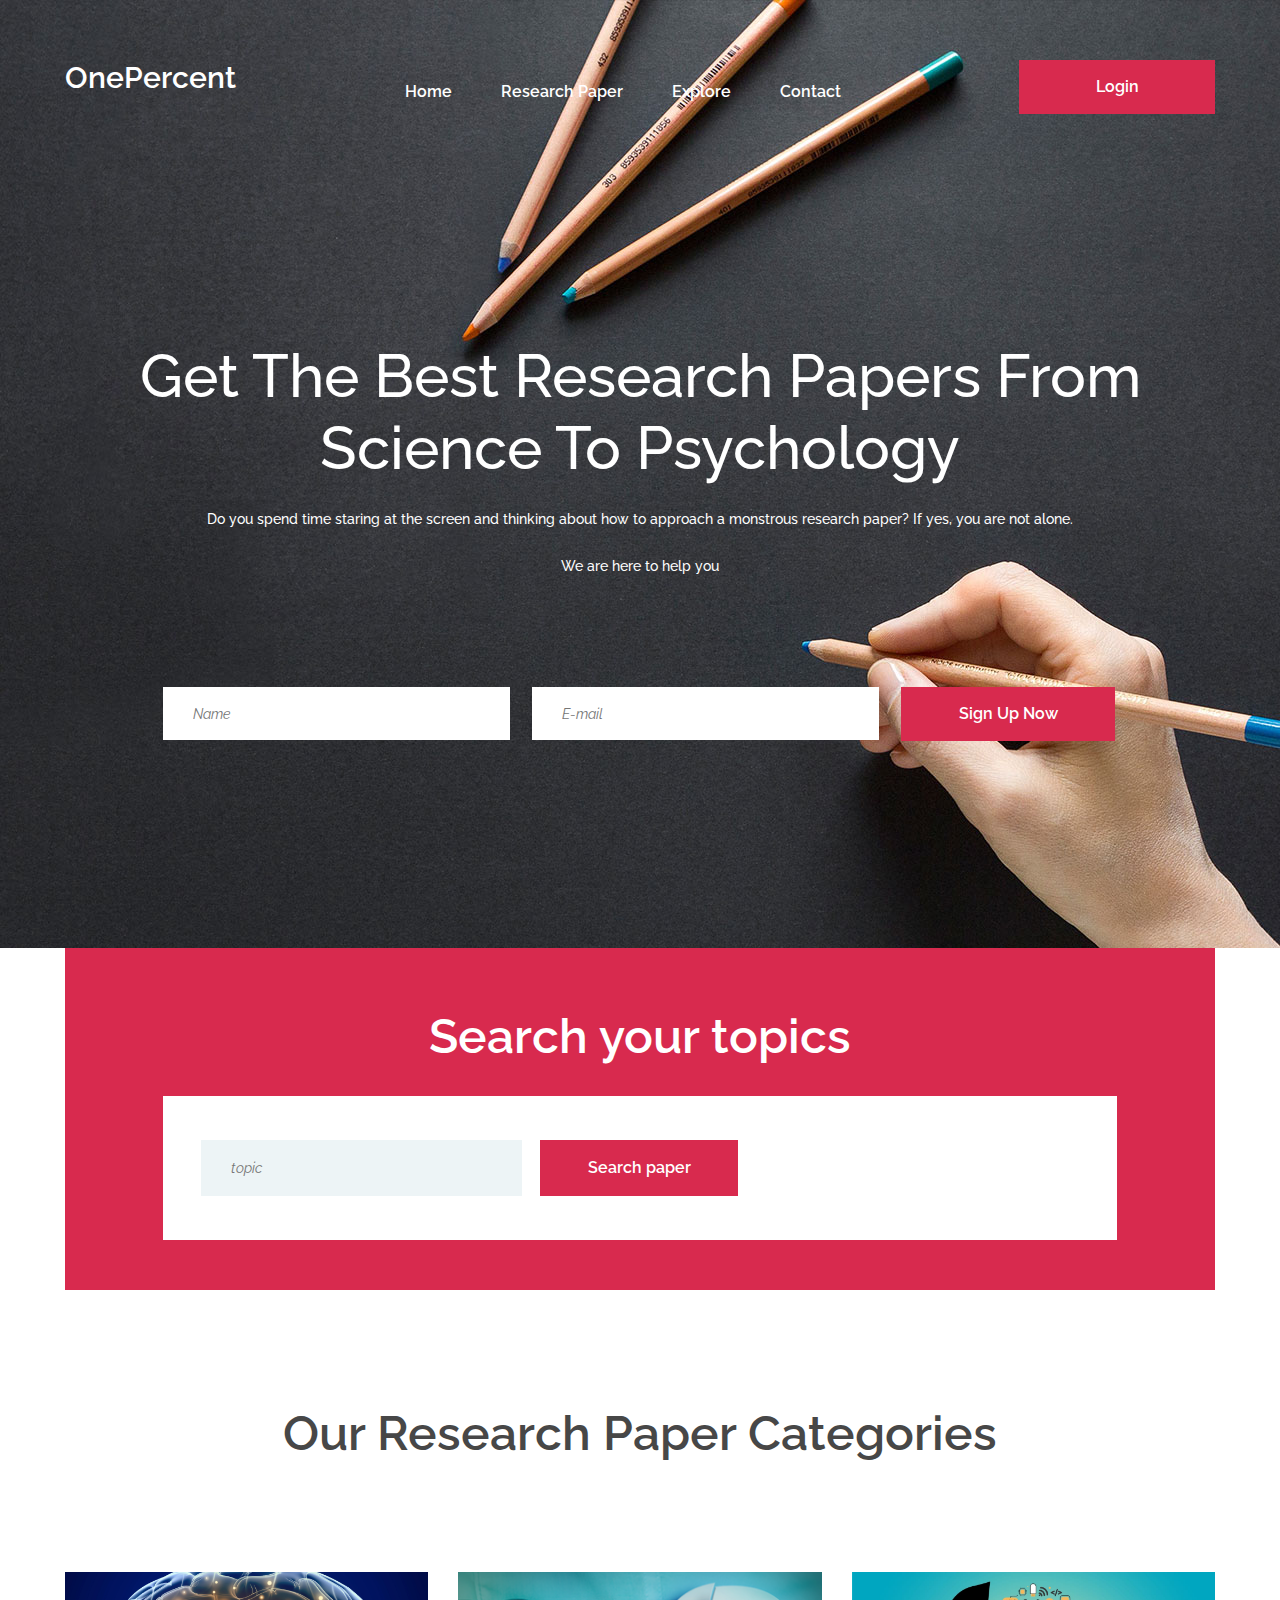
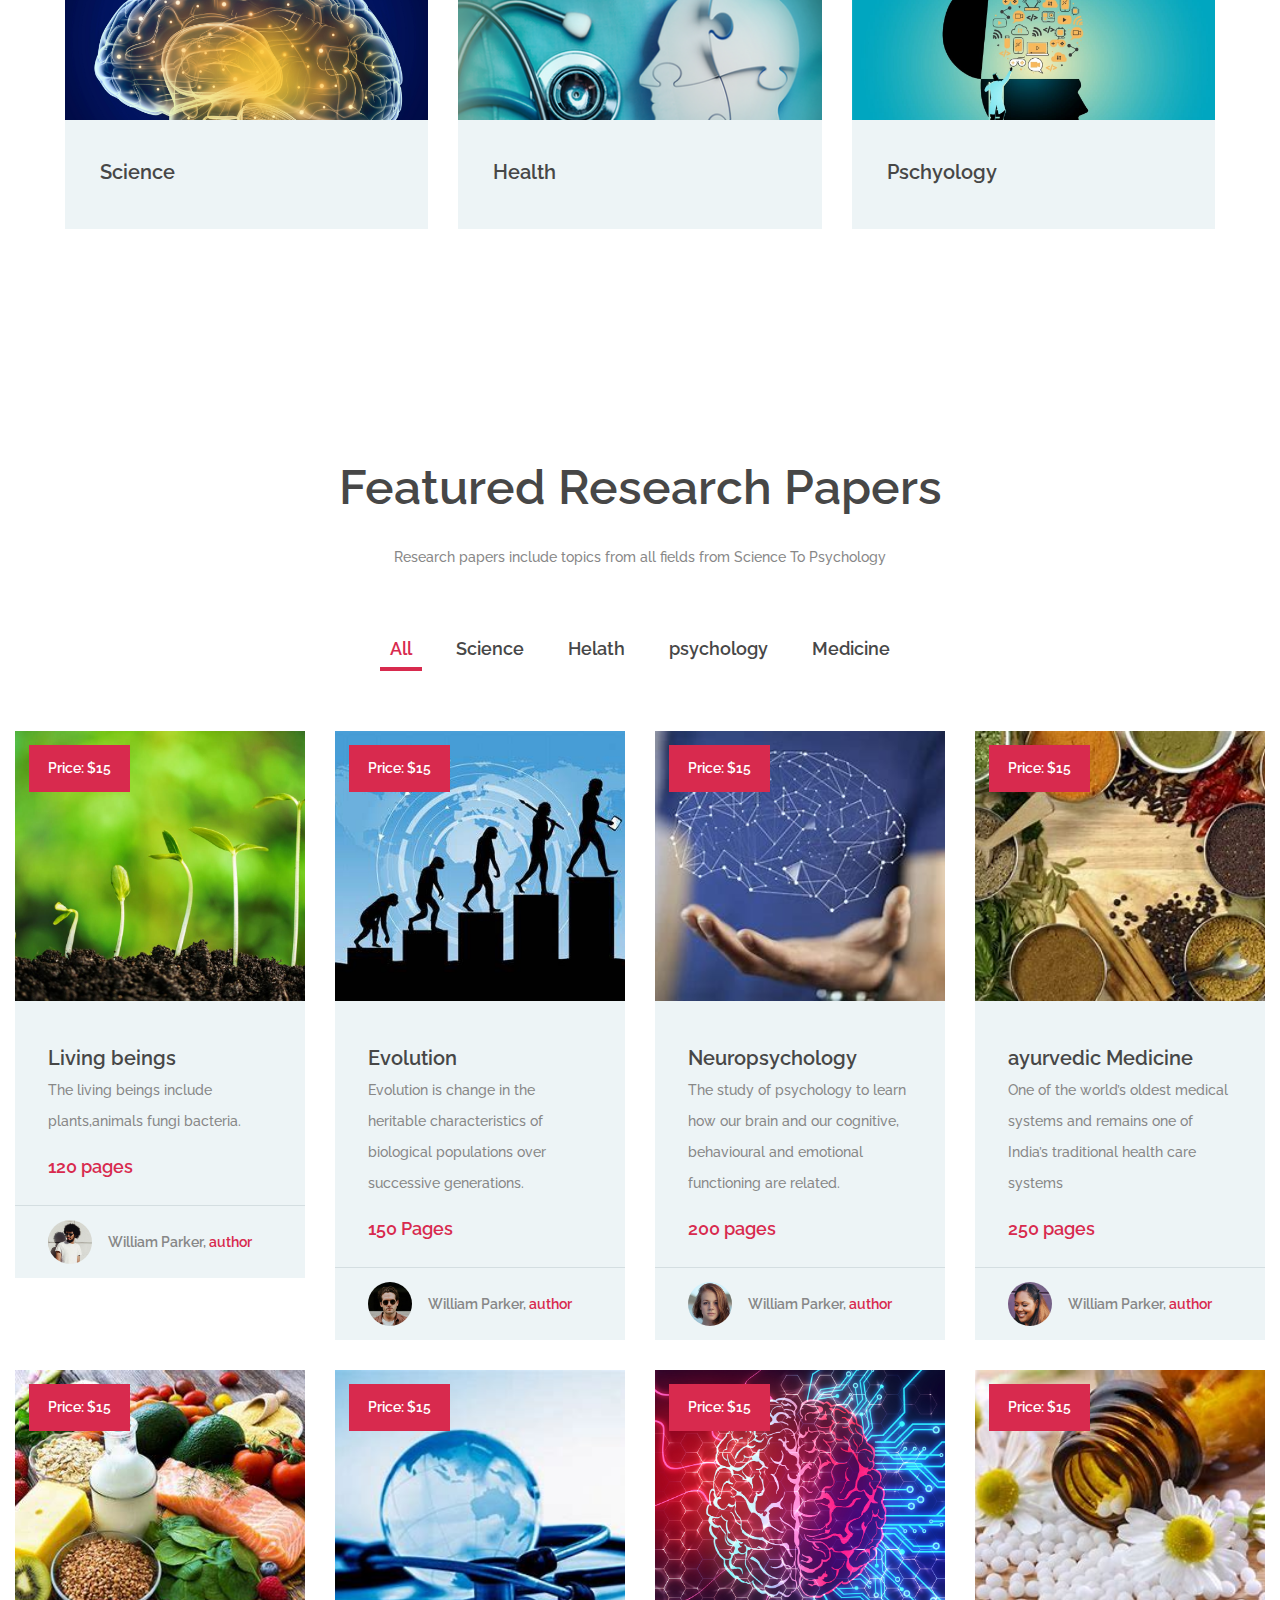
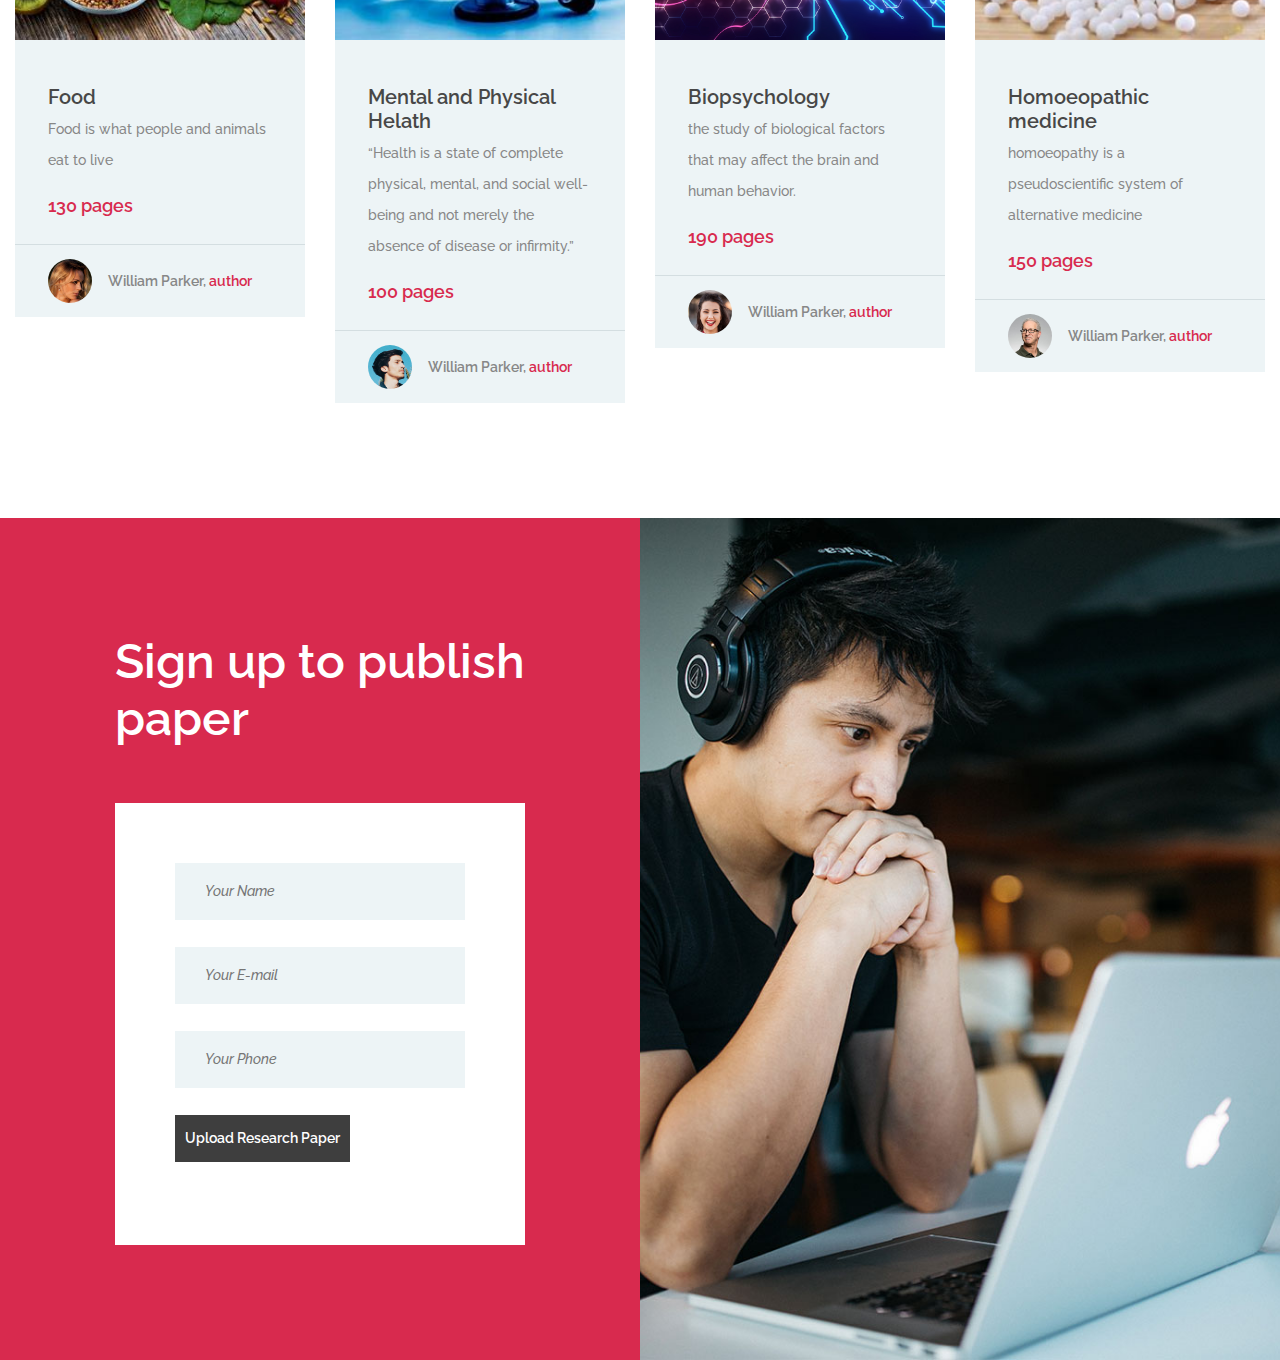
==== OnePercent/index.html @ 5ea0be4e "Add files via upload" ====
<!DOCTYPE html>
<html lang="en">
<head>
	<title>OnePercent</title>
	<meta charset="UTF-8">
	<meta name="description" content="WebUni Education Template">
	<meta name="keywords" content="webuni, education, creative, html">
	<meta name="viewport" content="width=device-width, initial-scale=1.0">
	<!-- Favicon -->   
	<link href="img/favicon.ico" rel="shortcut icon"/>

	<!-- Google Fonts -->
	<link href="https://fonts.googleapis.com/css?family=Raleway:400,400i,500,500i,600,600i,700,700i,800,800i" rel="stylesheet">

	<!-- Stylesheets -->
	<link rel="stylesheet" href="css/bootstrap.min.css"/>
	<link rel="stylesheet" href="css/font-awesome.min.css"/>
	<link rel="stylesheet" href="css/owl.carousel.css"/>
	<link rel="stylesheet" href="css/style.css"/>


	<!--[if lt IE 9]>
	  <script src="https://oss.maxcdn.com/html5shiv/3.7.2/html5shiv.min.js"></script>
	  <script src="https://oss.maxcdn.com/respond/1.4.2/respond.min.js"></script>
	<![endif]-->

</head>
<body>
	<!-- Page Preloder -->
	<div id="preloder">
		<div class="loader"></div>
		
	</div>

	<!-- Header section -->
	<header class="header-section">
		<div class="container">
			<div class="row">
				<div class="col-lg-3 col-md-3">
					<div class="site-logo">
						<h3 style="color:#fff;">OnePercent</h3>
						
					</div>
					<div class="nav-switch">
						<i class="fa fa-bars"></i>
					</div>
				</div>
				<div class="col-lg-9 col-md-9">
					<a href="" class="site-btn header-btn">Login</a>
					<nav class="main-menu">
						<ul>
							<li><a href="index.html">Home</a></li>
							
							<li><a href="courses.html">Research Paper</a></li>
							<li><a href="blog.html">Explore</a></li>
							<li><a href="contact.html">Contact</a></li>
						</ul>
					</nav>
				</div>
			</div>
		</div>
	</header>
	<!-- Header section end -->


	<!-- Hero section -->
	<section class="hero-section set-bg" data-setbg="img/bg.jpg">
		<div class="container">
			<div class="hero-text text-white">
				<h2>Get The Best Research Papers From Science To Psychology</h2>
				<p>Do you spend time staring at the screen and thinking about how to approach a monstrous research paper?

					If yes, you are not alone.</p>
					<p>We are here to help you</p>
			</div>
			<div class="row">
				<div class="col-lg-10 offset-lg-1">
					<form class="intro-newslatter">
						<input type="text" placeholder="Name">
						<input type="text" class="last-s" placeholder="E-mail">
						<button class="site-btn">Sign Up Now</button>
					</form>
				</div>
			</div>
		</div>
	</section>
	<!-- Hero section end -->


	


	<!-- search section -->
	<section class="search-section">
		<div class="container">
			<div class="search-warp">
				<div class="section-title text-white">
					<h2>Search your topics</h2>
				</div>
				<div class="row">
					<div class="col-md-10 offset-md-1">
						<!-- search form -->
						<form class="course-search-form">
							<input type="text" placeholder="topic">
							
							<button class="site-btn">Search paper</button>
						</form>
					</div>
				</div>
			</div>
		</div>
	</section>
	<!-- search section end -->
	<section class="categories-section spad">
		<div class="container">
			<div class="section-title">
				<h2>Our Research Paper Categories</h2>
				</div>
			<div class="row">
				<!-- categorie -->
				<div class="col-lg-4 col-md-6">
					<div class="categorie-item">
						<div class="ci-thumb set-bg" data-setbg="img/categories/111.png"></div>
						<div class="ci-text">
							<h5>Science</h5>
							
						</div>
					</div>
				</div>
				<!-- categorie -->
				<div class="col-lg-4 col-md-6">
					<div class="categorie-item">
						<div class="ci-thumb set-bg" data-setbg="img/categories/222.png"></div>
						<div class="ci-text">
							<h5>Health</h5>
						</div>
					</div>
				</div>
				<!-- categorie -->
				<div class="col-lg-4 col-md-6">
					<div class="categorie-item">
						<div class="ci-thumb set-bg" data-setbg="img/categories/333.jpg"></div>
						<div class="ci-text">
							<h5>Pschyology</h5>
						</div>
					</div>
				</div>
				</div>
		</div>
	</section>
	<!-- categories section end -->

	<!-- course section -->
	<section class="course-section spad">
		<div class="container">
			<div class="section-title mb-0">
				<h2>Featured Research Papers</h2>
				<p>Research papers include topics from all fields from Science To Psychology</p>
			</div>
		</div>
		<div class="course-warp">
			<ul class="course-filter controls">
				<li class="control active" data-filter="all">All</li>
				<li class="control" data-filter=".finance">Science</li>
				<li class="control" data-filter=".design">Helath</li>
				<li class="control" data-filter=".web">psychology</li>
				<li class="control" data-filter=".photo">Medicine</li>
			</ul>                                       
			<div class="row course-items-area">
				<!-- course -->
				<div class="mix col-lg-3 col-md-4 col-sm-6 finance">
					<div class="course-item">
						<div class="course-thumb set-bg" data-setbg="img/courses/11.jpg">
							<div class="price">Price: $15</div>
						</div>
						<div class="course-info">
							<div class="course-text">
								<h5>Living beings</h5>
								<p>The living beings include plants,animals fungi bacteria.</p>
								<a href="C:\Users\krishna\Desktop\MCA\2011-MCA.pdf"><div class="students">120 pages</div></a>
							</div>
							<div class="course-author">
								<div class="ca-pic set-bg" data-setbg="img/authors/1.jpg"></div>
								<p>William Parker, <span>author</span></p>
							</div>
						</div>
					</div>
				</div>
				<!-- course -->
				<div class="mix col-lg-3 col-md-4 col-sm-6 finance">
				
				<div class="course-item">
						<div class="course-thumb set-bg" data-setbg="img/courses/22.jpg">
							<div class="price">Price: $15</div>
						</div>
						<div class="course-info">
							<div class="course-text">
								<h5>Evolution</h5>
								<p>Evolution is change in the heritable characteristics of biological populations over successive generations.</p>
							<a href="C:\Users\krishna\Desktop\MCA\2010-MCA.pdf"><div class="students">150 Pages</div></a>
								
							</div>
							<div class="course-author">
								<div class="ca-pic set-bg" data-setbg="img/authors/2.jpg"></div>
								<p>William Parker, <span>author</span></p>
							</div>
						</div>
					</div>
				</div>
				<!-- course -->
				<div class="mix col-lg-3 col-md-4 col-sm-6 web">
					<div class="course-item">
						<div class="course-thumb set-bg" data-setbg="img/courses/33.jpg">
							<div class="price">Price: $15</div>
						</div>
						<div class="course-info">
							<div class="course-text">
								<h5>Neuropsychology</h5>
								<p>The study of psychology to learn how our brain and our cognitive, behavioural and emotional functioning are related. </p>
								<a href="C:\Users\krishna\Desktop\MCA\2018-MCA.pdf"><div class="students">200 pages</div></a>
							</div>
							<div class="course-author">
								<div class="ca-pic set-bg" data-setbg="img/authors/3.jpg"></div>
								<p>William Parker, <span>author</span></p>
							</div>
						</div>
					</div>
				</div>
				<!-- course -->
				<div class="mix col-lg-3 col-md-4 col-sm-6 photo">
					<div class="course-item">
						<div class="course-thumb set-bg" data-setbg="img/courses/44.jpg">
							<div class="price">Price: $15</div>
						</div>
						<div class="course-info">
							<div class="course-text">
								<h5>ayurvedic Medicine</h5>
								<p>One of the world’s oldest medical systems and remains one of India’s traditional health care systems</p>
								<a href="C:\Users\krishna\Desktop\MCA\2020-MCA.pdf"><div class="students">250 pages</div></a>
							</div>
							<div class="course-author">
								<div class="ca-pic set-bg" data-setbg="img/authors/4.jpg"></div>
								<p>William Parker, <span>author</span></p>
							</div>
						</div>
					</div>
				</div>
				<!-- course -->
				<div class="mix col-lg-3 col-md-4 col-sm-6 finance">
					<div class="course-item">
						<div class="course-thumb set-bg" data-setbg="img/courses/55.jpg">
							<div class="price">Price: $15</div>
						</div>
						<div class="course-info">
							<div class="course-text">
								<h5>Food</h5>
								<p>Food is what people and animals eat to live</p>
								<a href="C:\Users\krishna\Desktop\MCA\2017-MCA.pdf"><div class="students">130 pages</div></a>
							</div>
							<div class="course-author">
								<div class="ca-pic set-bg" data-setbg="img/authors/5.jpg"></div>
								<p>William Parker, <span>author</span></p>
							</div>
						</div>
					</div>
				</div>
				<!-- course -->
				<div class="mix col-lg-3 col-md-4 col-sm-6 design">
					<div class="course-item">
						<div class="course-thumb set-bg" data-setbg="img/courses/66.jpg">
							<div class="price">Price: $15</div>
						</div>
						<div class="course-info">
							<div class="course-text">
								<h5>Mental and Physical Helath</h5>
								<p>“Health is a state of complete physical, mental, and social well-being and not merely the absence of disease or infirmity.”</p>
								<a href="C:\Users\krishna\Desktop\MCA\2010-MCA.pdf"><div class="students">100 pages</div></a>
							</div>
							<div class="course-author">
								<div class="ca-pic set-bg" data-setbg="img/authors/6.jpg"></div>
								<p>William Parker, <span>author</span></p>
							</div>
						</div>
					</div>
				</div>
				<!-- course -->
				<div class="mix col-lg-3 col-md-4 col-sm-6 web">
					<div class="course-item">
						<div class="course-thumb set-bg" data-setbg="img/courses/77.jpg">
							<div class="price">Price: $15</div>
						</div>
						<div class="course-info">
							<div class="course-text">
								<h5>Biopsychology</h5>
								<p>the study of biological factors that may affect the brain and human behavior.</p>
								<a href="C:\Users\krishna\Desktop\MCA\2010-MCA.pdf"><div class="students">190 pages</div></a>
							</div>
							<div class="course-author">
								<div class="ca-pic set-bg" data-setbg="img/authors/7.jpg"></div>
								<p>William Parker, <span>author</span></p>
							</div>
						</div>
					</div>
				</div>
				<!-- course -->
				<div class="mix col-lg-3 col-md-4 col-sm-6 photo">
					<div class="course-item">
						<div class="course-thumb set-bg" data-setbg="img/courses/88.jpg">
							<div class="price">Price: $15</div>
						</div>
						<div class="course-info">
							<div class="course-text">
								<h5>Homoeopathic medicine</h5>
								<p> homoeopathy is a pseudoscientific system of alternative medicine</p>
								<a href="C:\Users\krishna\Desktop\MCA\2010-MCA.pdf"><div class="students">150 pages</div></a>
							</div>
							<div class="course-author">
								<div class="ca-pic set-bg" data-setbg="img/authors/8.jpg"></div>
								<p>William Parker, <span>author</span></p>
							</div>
						</div>
					</div>
				</div>
			</div>
		</div>
	</section>
	<!-- course section end -->


	<!-- signup section -->
	<section class="signup-section spad">
		<div class="signup-bg set-bg" data-setbg="img/signup-bg.jpg"></div>
		<div class="container-fluid">
			<div class="row">
				<div class="col-lg-6">
					<div class="signup-warp">
						<div class="section-title text-white text-left">
							<h2>Sign up to publish paper</h2>
							
						</div>
						<!-- signup form -->
						<form class="signup-form">
							<input type="text" placeholder="Your Name">
							<input type="text" placeholder="Your E-mail">
							<input type="text" placeholder="Your Phone">
							<label for="v-upload" class="file-up-btn">Upload Research Paper</label>
							<input type="file" id="v-upload">
							
						</form>
					</div>
				</div>
			</div>
		</div>
	</section>
	<!-- signup section end -->


	

	


	<!--====== Javascripts & Jquery ======-->
	<script src="js/jquery-3.2.1.min.js"></script>
	<script src="js/bootstrap.min.js"></script>
	<script src="js/mixitup.min.js"></script>
	<script src="js/circle-progress.min.js"></script>
	<script src="js/owl.carousel.min.js"></script>
	<script src="js/main.js"></script>
</html>
---- OnePercent/css/style.css ----
/* =================================
------------------------------------
  WebUni - Education Template
  Version: 1.0
 ------------------------------------ 
 ====================================*/

/*----------------------------------------*/
/* Template default CSS
/*----------------------------------------*/

html,
body {
	height: 100%;
	font-family: 'Raleway', sans-serif;
	-webkit-font-smoothing: antialiased;
	font-smoothing: antialiased;
}

h1,
h2,
h3,
h4,
h5,
h6 {
	margin: 0;
	font-weight: 600;
	color: #474747;
}

h1 {
	font-size: 70px;
}

h2 {
	font-size: 36px;
}

h3 {
	font-size: 30px;
}

h4 {
	font-size: 24px;
}

h5 {
	font-size: 20px;
}

h6 {
	font-size: 16px;
}

p {
	font-size: 14.1px;
	color: #878787;
	line-height: 2.2;
	font-weight: 500;
}

img {
	max-width: 100%;
}

input:focus,
select:focus,
button:focus,
textarea:focus {
	outline: none;
}

::-webkit-input-placeholder {
	font-style: italic;
}

::-ms-input-placeholder {
	font-style: italic;
}

:-ms-input-placeholder {
	font-style: italic;
}

::placeholder {
	font-style: italic;
}

a:hover {
	color: #d82a4e;
}

a:hover,
a:focus {
	text-decoration: none;
	outline: none;
}

ul,
ol {
	padding: 0;
	margin: 0;
}

/*---------------------
  Helper CSS
-----------------------*/

.section-title {
	text-align: center;
	padding: 0 110px;
	margin-bottom: 110px;
}

.section-title h2 {
	font-size: 48px;
	font-weight: 600;
	margin-bottom: 25px;
}

.section-title p {
	margin-bottom: 0;
	font-weight: 500;
}

.set-bg {
	background-repeat: no-repeat;
	background-size: cover;
	background-position: top center;
}

.spad {
	padding-top: 115px;
	padding-bottom: 115px;
}

.text-white h1,
.text-white h2,
.text-white h3,
.text-white h4,
.text-white h5,
.text-white h6,
.text-white p,
.text-white span,
.text-white li,
.text-white a {
	color: #fff;
}

.rating i {
	color: #fbb710;
}

.rating .is-fade {
	color: #e0e3e4;
}

/*---------------------
  Commom elements
-----------------------*/

/* buttons */

.site-btn {
	display: inline-block;
	min-width: 196px;
	text-align: center;
	border: none;
	padding: 15px 10px;
	font-weight: 600;
	font-size: 16px;
	position: relative;
	color: #fff;
	cursor: pointer;
	background: #d82a4e;
}

.site-btn:hover {
	color: #fff;
}

.site-btn.btn-dark {
	background: #000;
}

.site-btn.btn-fade {
	background: #e4edef;
	color: #1f1f1f;
}

/* Preloder */

#preloder {
	position: fixed;
	width: 100%;
	height: 100%;
	top: 0;
	left: 0;
	z-index: 999999;
	background: #fff;
}

.loader {
	width: 40px;
	height: 40px;
	position: absolute;
	top: 50%;
	left: 50%;
	margin-top: -13px;
	margin-left: -13px;
	border-radius: 60px;
	animation: loader 0.8s linear infinite;
	-webkit-animation: loader 0.8s linear infinite;
}

@keyframes loader {
	0% {
		-webkit-transform: rotate(0deg);
		transform: rotate(0deg);
		border: 4px solid #f44336;
		border-left-color: transparent;
	}
	50% {
		-webkit-transform: rotate(180deg);
		transform: rotate(180deg);
		border: 4px solid #673ab7;
		border-left-color: transparent;
	}
	100% {
		-webkit-transform: rotate(360deg);
		transform: rotate(360deg);
		border: 4px solid #f44336;
		border-left-color: transparent;
	}
}

@-webkit-keyframes loader {
	0% {
		-webkit-transform: rotate(0deg);
		border: 4px solid #f44336;
		border-left-color: transparent;
	}
	50% {
		-webkit-transform: rotate(180deg);
		border: 4px solid #673ab7;
		border-left-color: transparent;
	}
	100% {
		-webkit-transform: rotate(360deg);
		border: 4px solid #f44336;
		border-left-color: transparent;
	}
}

/*------------------
  Header section
---------------------*/

.header-section {
	position: absolute;
	width: 100%;
	top: 0;
	left: 0;
	padding-top: 60px;
}

.site-logo {
	display: inline-block;
}

.main-menu ul {
	list-style: none;
}

.main-menu ul li {
	display: inline;
}

.main-menu ul li a {
	display: inline-block;
	font-size: 16px;
	color: #fff;
	margin-left: 45px;
	font-weight: 600;
	padding: 20px 0 5px;
}

.main-menu ul li a:hover {
	color: #d82a4e;
}

.header-btn {
	float: right;
	margin-right: 0;
}

.nav-switch {
	display: none;
}

/*------------------
  Hero Section
---------------------*/

.hero-section {
	height: 948px;
}

.hero-text {
	text-align: center;
	padding-top: 340px;
	margin-bottom: 105px;
}

.hero-text h2 {
	font-size: 60px;
	font-weight: 500;
	margin-bottom: 20px;
}

.intro-newslatter input[type=text],
.intro-newslatter input[type=email] {
	height: 53px;
	width: 36.4%;
	padding: 0 30px;
	margin-right: 22px;
	float: left;
	border: none;
	font-size: 14px;
}

.intro-newslatter .site-btn {
	min-width: 214px;
}

/*------------------
  Categories section
---------------------*/

.categories-section .container {
	margin-bottom: -34px;
}

.categorie-item {
	margin-bottom: 34px;
	background: #edf4f6;
	-webkit-transition: all 0.4s;
	-o-transition: all 0.4s;
	transition: all 0.4s;
}

.categorie-item .ci-thumb {
	background-size: cover;
	height: 148px;
	-webkit-transition: all 0.2s;
	-o-transition: all 0.2s;
	transition: all 0.2s;
}

.categorie-item .ci-text {
	padding: 40px 35px;
}

.categorie-item .ci-text h5 {
	margin-bottom: 5px;
}

.categorie-item .ci-text span {
	font-size: 18px;
	font-weight: 600;
	color: #d82a4e;
}

.categorie-item:hover {
	background: #d82a4e;
}

.categorie-item:hover .ci-text h5,
.categorie-item:hover .ci-text p,
.categorie-item:hover .ci-text span {
	color: #fff;
}

/*------------------
  Search section
---------------------*/

.search-warp {
	background: #d82a4e;
	padding-top: 60px;
	padding-bottom: 50px;
}

.search-warp .section-title {
	margin-bottom: 30px;
}

.course-search-form {
	background: #fff;
	padding: 44px 38px;
}

.course-search-form input[type=text],
.course-search-form input[type=email] {
	height: 56px;
	width: 36.6%;
	padding: 0 30px;
	margin-right: 18px;
	float: left;
	border: none;
	font-size: 14px;
	background: #edf4f6;
}

.course-search-form input[type=text]:focus,
.course-search-form input[type=email]:focus {
	border-bottom: 2px solid #d82a4e;
}

.course-search-form .site-btn {
	min-width: 198px;
	padding: 16px 10px;
}

.search-section.ss-other-page {
	margin-top: -85px;
}

.search-section.ss-other-page .search-warp {
	position: relative;
	padding: 60px 0;
}

.search-section.ss-other-page .section-title {
	margin-bottom: 0;
}

.search-section.ss-other-page .section-title h2 {
	position: absolute;
	width: 100%;
	left: 0;
	bottom: 100%;
	font-size: 24px;
	margin-bottom: 0;
	text-align: center;
}

.search-section.ss-other-page .section-title h2 span {
	display: inline-block;
	background: #d82a4e;
	padding: 20px 60px 10px;
}

.search-section.ss-other-page .course-search-form {
	background-color: transparent;
	padding: 0;
}

.search-section.ss-other-page .course-search-form input[type=text]:focus,
.search-section.ss-other-page .course-search-form input[type=email]:focus {
	border-bottom: none;
}

/*------------------
  Course section
---------------------*/

.course-warp {
	max-width: 1559px;
	padding: 0 15px;
	margin: 0 auto -30px;
}

.course-item {
	margin-bottom: 30px;
}

.course-item .course-thumb {
	height: 270px;
}

.course-item .course-thumb .price {
	font-size: 14px;
	color: #fff;
	font-weight: 600;
	background: #d82a4e;
	display: inline-block;
	padding: 13px 19px;
	margin: 14px;
}

.course-item .course-info {
	background: #edf4f6;
}

.course-item .course-info .course-text {
	padding: 45px 33px 25px;
}

.course-item .course-info .course-text h5 {
	margin-bottom: 5px;
}

.course-item .course-info .course-text .students {
	font-size: 18px;
	font-weight: 600;
	color: #d82a4e;
}

.course-item .course-info .course-author {
	border-top: 1px solid #d4dee1;
	padding: 14px 33px;
	overflow: hidden;
}

.course-item .course-info .course-author .ca-pic {
	width: 44px;
	height: 44px;
	border-radius: 50%;
	float: left;
}

.course-item .course-info .course-author p {
	padding-left: 60px;
	margin-bottom: 0;
	padding-top: 7px;
	font-weight: 600;
}

.course-item .course-info .course-author p span {
	color: #d82a4e;
}

.course-item.featured-course {
	position: relative;
	margin-bottom: 97px;
}

.course-item.featured-course:last-child {
	margin-bottom: 30px;
}

.course-item.featured-course:nth-child(2n) .course-thumb {
	left: auto;
	right: 0;
}

.course-item.featured-course .course-thumb {
	position: absolute;
	width: 50%;
	height: 100%;
	left: 0;
	top: 0;
}

.course-item.featured-course .fet-note {
	display: inline-block;
	background: #d82a4e;
	color: #fff;
	font-size: 14px;
	font-weight: 500;
	padding: 4px 15px;
	margin-bottom: 20px;
}

.course-item.featured-course .course-info .course-text {
	padding: 70px 33px 25px;
}

.course-item.featured-course .course-info .course-text h5 {
	margin-bottom: 20px;
}

.course-item.featured-course .course-info .course-author {
	border-top: none;
	padding: 14px 33px 60px;
}

.course-filter {
	list-style: none;
	text-align: center;
	padding-top: 50px;
	margin-bottom: 60px;
}

.course-filter li {
	display: inline-block;
	font-size: 18px;
	font-weight: 600;
	color: #474747;
	padding: 12px 10px 5px;
	margin: 0 10px;
	border-bottom: 4px solid transparent;
	cursor: pointer;
	-webkit-transition: all 0.3s;
	-o-transition: all 0.3s;
	transition: all 0.3s;
}

.course-filter li.mixitup-control-active {
	color: #d82a4e;
	border-bottom: 4px solid #d82a4e;
}

/*------------------
  Signup section
---------------------*/

.signup-section {
	background: #d82a4e;
	position: relative;
}

.signup-section .section-title {
	padding: 0;
	margin-bottom: 55px;
}

.signup-section .signup-bg {
	position: absolute;
	width: 50%;
	height: 100%;
	right: 0;
	top: 0;
	z-index: 1;
}

.signup-warp {
	padding: 0 100px;
}

.signup-form,
.contact-form {
	background: #fff;
	padding: 60px;
}

.signup-form input[type=text],
.signup-form input[type=email],
.signup-form textarea,
.contact-form input[type=text],
.contact-form input[type=email],
.contact-form textarea {
	height: 57px;
	width: 100%;
	padding: 0 30px;
	margin-bottom: 27px;
	float: left;
	border: none;
	font-size: 14px;
	font-weight: 500;
	background: #edf4f6;
}

.signup-form input[type=text]:focus,
.signup-form input[type=email]:focus,
.signup-form textarea:focus,
.contact-form input[type=text]:focus,
.contact-form input[type=email]:focus,
.contact-form textarea:focus {
	border-bottom: 2px solid #d82a4e;
}

.signup-form input[type=file],
.contact-form input[type=file] {
	display: none;
}

.signup-form textarea,
.contact-form textarea {
	padding-top: 23px;
	padding-bottom: 15px;
	height: 225px;
}

.signup-form .file-up-btn,
.contact-form .file-up-btn {
	display: block;
	background: #3e3e3e;
	color: #fff;
	max-width: 175px;
	padding: 13px 5px;
	font-size: 14px;
	font-weight: 600;
	margin-bottom: 23px;
	clear: both;
	text-align: center;
	overflow: hidden;
}

.signup-form .site-btn,
.contact-form .site-btn {
	padding: 17px 10px;
}

.featured-courses {
	padding-top: 67px;
}

/*------------------
  Footer section
---------------------*/

.footer-section {
	border-top: 3px solid #d82a4e;
}

.footer-warp {
	max-width: 1559px;
	padding: 0 15px;
	margin: 0 auto;
}

.widget-item {
	width: 20%;
	padding: 0 15px;
}

.widget-item h4 {
	margin-bottom: 30px;
}

.widget-item ul {
	list-style: none;
	padding-top: 30px;
}

.widget-item ul li {
	margin-bottom: 10px;
	font-size: 14px;
	font-weight: 500;
	color: #878787;
}

.widget-item ul li:last-child {
	margin-bottom: 0;
}

.widget-item ul a {
	color: #878787;
}

.widget-item ul.contact-list li {
	margin-bottom: 27px;
	position: relative;
	padding-left: 10px;
}

.widget-item ul.contact-list li:last-child {
	margin-bottom: 0;
}

.widget-item ul.contact-list li:after {
	position: absolute;
	content: "";
	width: 8px;
	height: 8px;
	left: -5px;
	top: 6px;
	border-radius: 50%;
	background: #d82a4e;
}

.footer-newslatter {
	padding-right: 38px;
}

.footer-newslatter input[type=email] {
	height: 57px;
	width: 100%;
	padding: 0 30px;
	margin-bottom: 27px;
	float: left;
	border: none;
	font-size: 14px;
	background: #edf4f6;
}

.footer-newslatter .site-btn {
	min-width: 143px;
	margin-bottom: 20px;
}

.footer-newslatter p {
	margin-bottom: 0;
	font-weight: 500;
	font-style: italic;
}

.footer-bottom {
	overflow: hidden;
	background: #edf4f6;
	padding: 20px 0;
	margin-top: 50px;
}

.footer-menu {
	list-style: none;
	float: right;
}

.footer-menu li {
	display: inline;
}

.footer-menu li:last-child a {
	padding-right: 0;
	margin-right: 0;
}

.footer-menu li:last-child a:after {
	display: none;
}

.footer-menu li a {
	display: inline-block;
	font-size: 14px;
	font-weight: 600;
	color: #474747;
	padding-right: 10px;
	margin-right: 10px;
	position: relative;
}

.footer-menu li a:after {
	position: absolute;
	content: "|";
	right: 0;
	top: 0;
}

.copyright {
	padding-top: 3px;
	float: left;
	font-size: 14px;
	font-weight: 600;
	color: #474747;
}

/*------------------
    Other Pages
---------------------
=======================*/

.page-info-section {
	height: 443px;
}

.site-breadcrumb {
	padding-top: 215px;
}

.site-breadcrumb a,
.site-breadcrumb span {
	display: inline-block;
	margin-right: 10px;
	padding-right: 10px;
	font-weight: 600;
	font-size: 18px;
}

.site-breadcrumb a {
	color: #fff;
	position: relative;
}

.site-breadcrumb a:after {
	position: absolute;
	content: "/";
	right: -6px;
	top: 0;
	color: #fff;
}

.site-breadcrumb span {
	color: #d82a4e;
}

/*------------------
  Single course
---------------------*/

.course-meta-area {
	background: #edf4f6;
	padding: 35px 0;
}

.course-meta-area .course-note {
	display: inline-block;
	background: #d82a4e;
	color: #fff;
	font-size: 14px;
	font-weight: 500;
	padding: 4px 15px;
	margin-bottom: 20px;
}

.course-metas {
	padding-top: 50px;
	margin-bottom: 45px;
	display: table;
}

.course-meta {
	display: table-cell;
	height: 100%;
	border-right: 2px solid #c5ced0;
	padding: 5px 50px;
}

.course-meta:nth-child(1) {
	padding-left: 0;
}

.course-meta:nth-child(4) {
	padding-right: 0;
	border-right: none;
}

.course-meta p {
	margin-bottom: 0;
}

.course-meta .course-author .ca-pic {
	width: 44px;
	height: 44px;
	border-radius: 50%;
	float: left;
}

.course-meta .course-author h6 {
	padding-left: 60px;
}

.course-meta .course-author p {
	padding-left: 60px;
	margin-bottom: 0;
	padding-top: 4px;
	font-weight: 600;
}

.course-meta .course-author p span {
	color: #d82a4e;
}

.course-meta .cm-info h6 {
	margin-bottom: 3px;
}

.course-meta .cm-info p {
	font-weight: 600;
}

.course-meta .rating {
	padding-left: 15px;
	font-size: 12px;
}

.course-meta-area .site-btn {
	min-width: auto;
	font-size: 14px;
}

.course-meta-area .price-btn {
	padding: 20px 30px;
	background: #474747;
	margin-right: 10px;
}

.course-meta-area .buy-btn {
	padding: 20px 40px;
}

.course-preview {
	padding-top: 37px;
	margin-bottom: 55px;
}

.course-list .cl-item {
	margin-bottom: 55px;
}

.course-list .cl-item h4 {
	margin-bottom: 46px;
}

.course-list .cl-item p {
	margin-bottom: 0;
}

.realated-courses {
	background: #edf4f6;
}

.realated-courses .rc-title {
	font-size: 34px;
	margin-bottom: 85px;
}

.realated-courses .course-item .course-info {
	background: #fff;
}

.realated-courses .owl-next {
	position: absolute;
	right: -80px;
	top: 50%;
	margin-top: -27px;
	width: 54px;
	height: 54px;
	border-radius: 50%;
	text-align: center;
	color: #fff;
	font-size: 22px;
	padding-top: 10px;
	background: #d82a4e;
}

/*------------------
  Blog Page
---------------------*/

.blog-page {
	border-bottom: 2px solid #c5ced0;
}

.blog-post {
	margin-bottom: 70px;
}

.blog-post h3 {
	padding-top: 58px;
	margin-bottom: 15px;
}

.blog-post p {
	font-weight: 500;
	font-size: 14px;
	margin-bottom: 25px;
}

.blog-post .blog-metas {
	margin-bottom: 15px;
}

.blog-post .blog-metas .blog-meta {
	display: inline-block;
	padding: 9px 15px;
	position: relative;
	margin-bottom: 5px;
}

.blog-post .blog-metas .blog-meta:last-child:after {
	display: none;
}

.blog-post .blog-metas .blog-meta:after {
	position: absolute;
	content: "";
	width: 2px;
	height: 30px;
	right: 0;
	top: calc(50% - 15px);
	background: #c5ced0;
}

.blog-post .blog-metas .blog-meta.author {
	position: relative;
	padding-left: 50px;
}

.blog-post .blog-metas .blog-meta.author .post-author {
	position: absolute;
	width: 34px;
	height: 34px;
	left: 0;
	top: calc(50% - 17px);
	border-radius: 50%;
	float: left;
	margin-right: 5px;
}

.blog-post .blog-metas .blog-meta a {
	font-size: 14px;
	font-weight: 600;
	color: #878787;
}

.blog-post .site-btn.readmore {
	min-width: 172px;
}

.sb-widget-item {
	margin-bottom: 75px;
}

.sb-widget-item .sb-w-title {
	margin-bottom: 50px;
}

.sb-widget-item .search-widget {
	position: relative;
}

.sb-widget-item .search-widget input {
	width: 100%;
	height: 57px;
	background: #edf4f6;
	font-size: 12px;
	padding: 5px 24px;
	padding-right: 55px;
	border: none;
}

.sb-widget-item .search-widget button {
	position: absolute;
	right: 0;
	top: 0;
	background-color: transparent;
	border: none;
	color: #c5ced0;
	height: 100%;
	width: 50px;
	cursor: pointer;
}

.sb-widget-item ul {
	list-style: none;
	padding-left: 33px;
}

.sb-widget-item ul li {
	display: block;
	margin-bottom: 12px;
}

.sb-widget-item ul li:last-child {
	margin-bottom: 0;
}

.sb-widget-item ul li a {
	color: #9e9e9e;
	display: inline-block;
	font-size: 16px;
	font-weight: 500;
}

.sb-widget-item ul li a:hover {
	color: #d82a4e;
}

.sb-widget-item .tags a {
	font-size: 16px;
	display: inline-block;
	padding: 9px 24px;
	color: #fff;
	background: #d82a4e;
	margin-bottom: 10px;
	margin-right: 6px;
	font-weight: 500;
}

.site-pagination {
	padding-top: 30px;
	padding-bottom: 30px;
}

.site-pagination a,
.site-pagination span {
	font-size: 16px;
	color: #474747;
	font-weight: 600;
}

.site-pagination span.active {
	color: #d82a4e;
}

/*------------------
  Contact Page
---------------------*/

.contact-form-warp {
	background: #d82a4e;
	padding: 45px 47px;
}

.contact-form-warp .section-title {
	padding: 0 15px;
	margin-bottom: 50px;
}

.contact-form-warp .contact-form {
	padding: 69px 40px 47px;
}

.contact-info-area {
	padding-top: 60px;
}

.contact-info-area .section-title {
	margin-bottom: 80px;
}

.contact-info-area .phone-number {
	margin-bottom: 100px;
}

.contact-info-area .phone-number span {
	font-size: 18px;
	font-weight: 700;
	color: #d82a4e;
	display: block;
	margin-bottom: 5px;
}

.contact-info-area .phone-number h2 {
	color: #646464;
	display: inline-block;
	position: relative;
	padding: 0 0 10px;
	padding-right: 12px;
}

.contact-info-area .phone-number h2:after {
	position: absolute;
	content: "";
	width: 100%;
	height: 3px;
	left: 0;
	bottom: 0;
	background: #d82a4e;
}

.contact-info-area .contact-list {
	list-style: none;
	padding-left: 50px;
}

.contact-info-area .contact-list li {
	margin-bottom: 27px;
	position: relative;
	padding-left: 10px;
	font-size: 14px;
	font-weight: 500;
	color: #878787;
}

.contact-info-area .contact-list li:last-child {
	margin-bottom: 0;
}

.contact-info-area .contact-list li:after {
	position: absolute;
	content: "";
	width: 8px;
	height: 8px;
	left: -5px;
	top: 6px;
	border-radius: 50%;
	background: #d82a4e;
}

.contact-info-area .social-links {
	padding-top: 60px;
	padding-left: 50px;
}

.contact-info-area .social-links a {
	font-size: 14px;
	color: #707070;
	margin-right: 30px;
}

.contact-info-area .social-links a:last-child {
	margin-right: 0;
}

#map-canvas {
	height: 484px;
	margin-top: 58px;
	background: #ddd;
}

/*------------------
  Elements Page
---------------------*/

.element {
	margin-bottom: 110px;
}

.element .e-title {
	font-size: 48px;
	color: #474747;
	margin-bottom: 110px;
}

/* Accordion */

.accordion-area .panel {
	margin-bottom: 18px;
}

.accordion-area .panel-link:after {
	content: "+";
	position: absolute;
	font-size: 18px;
	font-weight: 700;
	right: 25px;
	top: 50%;
	color: #000;
	line-height: 16px;
	margin-top: -8px;
	margin-left: -4px;
}

.accordion-area .panel-header .panel-link.active {
	background: #d82a4e;
	color: #fff;
}

.accordion-area .panel-header .panel-link.collapsed {
	background: #f8fafc;
	color: #1d1d1d;
}

.accordion-area .panel-header .panel-link.collapsed:after {
	content: "+";
	color: #1d1d1d;
}

.accordion-area .panel-link.active:after {
	content: "-";
	margin-top: -10px;
	color: #fff;
}

.accordion-area .panel-link {
	text-align: left;
	background-color: transparent;
	border: none;
	position: relative;
	width: 100%;
	padding: 15px 40px;
	padding-left: 30px;
	font-size: 16px;
	font-weight: 600;
	background: #e4edef;
	color: #1f1f1f;
}

.accordion-area .panel-body p {
	margin-bottom: 0;
	padding-top: 35px;
}

.accordion-area .panel-body {
	padding: 0 5px;
}

/* tab */

.tab-element .nav-tabs {
	border-bottom: none;
}

.tab-element .nav-tabs .nav-link {
	border-radius: 0;
	font-size: 16px;
	font-weight: 600;
	color: #1f1f1f;
	border: none;
	padding: 17px 23px;
	margin-right: 8px;
	background: #e4edef;
	margin-bottom: 10px;
}

.tab-element .nav-tabs .nav-item:last-child .nav-link {
	margin-right: 0;
}

.tab-element .nav-tabs .nav-link.active {
	background: #d82a4e;
	color: #fff;
}

.tab-element .nav-tabs .nav-link:focus,
.tab-element .nav-tabs .nav-link:hover {
	border: none;
}

.tab-element .tab-pane p {
	padding-top: 35px;
}

/* Circle progress */

.circle-progress {
	text-align: center;
	display: block;
	position: relative;
	margin-bottom: 30px;
}

.circle-progress canvas {
	-webkit-transform: rotate(90deg);
	-ms-transform: rotate(90deg);
	transform: rotate(90deg);
}

.circle-progress .progress-info {
	position: absolute;
	width: 100%;
	top: 50%;
	margin-top: -45px;
}

.circle-progress .progress-info h2 {
	font-weight: 700;
	margin-bottom: 5px;
}

.circle-progress .progress-info p {
	font-size: 14px;
	margin-bottom: 0;
}

.fact-item h2 {
	font-size: 60px;
	color: #d82a4e;
}

.icon-box h5 {
	margin-bottom: 20px;
}

.icon-box h5 span {
	font-size: 60px;
	color: #d82a4e;
	margin-right: 15px;
}

/*------------------
  Responsive
---------------------*/

@media (min-width: 1200px) {
	.container {
		max-width: 1180px;
	}
}

@media (max-width: 1705px) {
	.realated-courses .owl-next {
		position: relative;
		margin: 0 auto;
		left: 0;
	}
}

/* Medium screen : 992px. */

@media only screen and (min-width: 992px) and (max-width: 1199px) {
	.main-menu ul li a {
		margin-left: 38px;
	}
	.header-btn {
		min-width: 160px;
	}
	.hero-text h2 {
		font-size: 55px;
	}
	.intro-newslatter .site-btn {
		min-width: 160px;
	}
	.course-search-form input[type=text],
	.course-search-form input[type=email] {
		width: 34.6%;
	}
	.course-search-form .site-btn {
		min-width: 173px;
	}
	.course-item .course-thumb {
		height: 220px;
	}
	.course-item .course-info .course-text {
		padding: 45px 15px 25px;
	}
	.course-item .course-info .course-author {
		padding: 14px 15px;
	}
	.signup-warp {
		padding: 0 35px;
	}
	.course-meta {
		padding: 5px 20px;
	}
}

/* Tablet :768px. */

@media only screen and (min-width: 768px) and (max-width: 991px) {
	.section-title {
		padding: 0;
	}
	.main-menu ul li a {
		margin-left: 20px;
	}
	.header-btn {
		min-width: 90px;
	}
	.hero-text h2 {
		font-size: 43px;
	}
	.intro-newslatter input[type=text],
	.intro-newslatter input[type=email] {
		width: 33%;
	}
	.intro-newslatter .site-btn {
		min-width: 190px;
	}
	.signup-section .signup-bg {
		display: none;
	}
	.course-search-form {
		text-align: center;
	}
	.course-search-form input[type=text],
	.course-search-form input[type=email] {
		width: 48.1%;
		margin-bottom: 20px;
	}
	.course-search-form input[type=text].last-m,
	.course-search-form input[type=email].last-m {
		margin-right: 0;
	}
	.search-section.ss-other-page .search-warp {
		padding: 60px 30px 30px;
	}
	.search-section.ss-other-page .course-search-form input[type=text],
	.search-section.ss-other-page .course-search-form input[type=email] {
		width: 48.5%;
	}
	.course-item .course-thumb {
		height: 215px;
	}
	.widget-item {
		width: 33.3333%;
		margin-bottom: 50px;
	}
	.course-item.featured-course .course-thumb {
		position: relative;
		width: 100%;
		height: 350px;
	}
	.course-meta-area {
		padding: 35px 20px;
	}
	.course-meta {
		display: inline-block;
		padding: 5px 30px;
		width: calc(50% - 3px);
		margin-bottom: 15px;
	}
	.course-meta:nth-child(2) {
		border-right: none;
	}
}

/* Large Mobile :480px. */

@media only screen and (max-width: 767px) {
	.section-title {
		padding: 0;
	}
	.section-title h2 {
		font-size: 40px;
	}
	.header-btn {
		display: none;
	}
	.nav-switch {
		display: block;
		float: right;
		color: #333;
		font-size: 25px;
		width: 40px;
		height: 40px;
		background: #fff;
		text-align: center;
		padding-top: 2px;
		-webkit-box-shadow: 0 0 13px rgba(0, 0, 0, 0.25);
		box-shadow: 0 0 13px rgba(0, 0, 0, 0.25);
	}
	.main-menu {
		background: #fff;
		margin-top: 22px;
		position: absolute;
		width: 100%;
		left: 0;
		top: 100%;
		display: none;
		z-index: 999;
	}
	.main-menu ul li {
		display: block;
	}
	.main-menu ul li a {
		margin-left: 0;
		padding: 17px 25px;
		border-bottom: 1px solid #e8e8e8;
		display: block;
		color: #474747;
	}
	.hero-text {
		margin-bottom: 50px;
	}
	.hero-text h2 {
		font-size: 40px;
	}
	.intro-newslatter {
		text-align: center;
	}
	.intro-newslatter input[type=text],
	.intro-newslatter input[type=email] {
		margin-bottom: 20px;
		width: 47.6%;
	}
	.intro-newslatter input[type=text].last-s,
	.intro-newslatter input[type=email].last-s {
		margin-right: 0;
	}
	.search-warp {
		padding: 40px 30px 30px;
	}
	.course-search-form input[type=text],
	.course-search-form input[type=email] {
		width: 100%;
		margin-bottom: 20px;
		margin-right: 0;
	}
	.signup-warp {
		padding: 0 60px;
	}
	.signup-section .signup-bg {
		display: none;
	}
	.widget-item {
		width: 50%;
		margin-bottom: 50px;
	}
	.search-section.ss-other-page .search-warp {
		padding: 30px;
	}
	.search-section.ss-other-page .section-title h2 {
		background: #d82a4e;
	}
	.course-item.featured-course .course-thumb {
		position: relative;
		width: 100%;
		height: 350px;
	}
	.course-meta-area {
		padding: 35px 20px;
	}
	.course-meta {
		display: inline-block;
		padding: 5px 0;
		width: 100%;
		margin-bottom: 15px;
		border-right: none;
	}
}

/* Medium Mobile :480px. */

@media only screen and (max-width: 576px) {
	.hero-section {
		height: auto;
	}
	.intro-newslatter {
		padding-bottom: 100px;
	}
	.intro-newslatter input[type=text],
	.intro-newslatter input[type=email] {
		margin-bottom: 20px;
		width: 100%;
		margin-right: 0;
	}
	.course-search-form .site-btn {
		min-width: auto;
		padding: 16px 20px;
	}
	.signup-warp {
		padding: 0;
	}
	.signup-form,
	.contact-form {
		padding: 30px;
	}
	.course-filter li {
		font-size: 14px;
	}
	.widget-item {
		width: 100%;
		margin-bottom: 50px;
	}
	.course-meta-area .price-btn {
		margin-bottom: 20px;
	}
}

/* Small Mobile :320px. */

@media only screen and (max-width: 479px) {
	.section-title h2 {
		font-size: 30px;
	}
	.signup-form,
	.contact-form {
		padding: 20px;
	}
	.search-warp {
		padding: 40px 20px 30px;
	}
	.course-search-form {
		padding: 44px 20px;
	}
	.contact-form-warp {
		padding: 40px 15px;
	}
	.contact-form-warp .contact-form {
		padding: 50px 15px 40px;
	}
	.signup-form .site-btn,
	.contact-form .site-btn {
		min-width: auto;
		padding: 17px 20px;
	}
	.contact-info-area .phone-number {
		margin-bottom: 50px;
	}
	.contact-info-area .phone-number h2 {
		font-size: 24px;
	}
	.contact-info-area .contact-list {
		padding-left: 8px;
	}
	.contact-info-area .social-links {
		padding-left: 0;
	}
	.contact-info-area .social-links a {
		margin-right: 10px;
	}
}
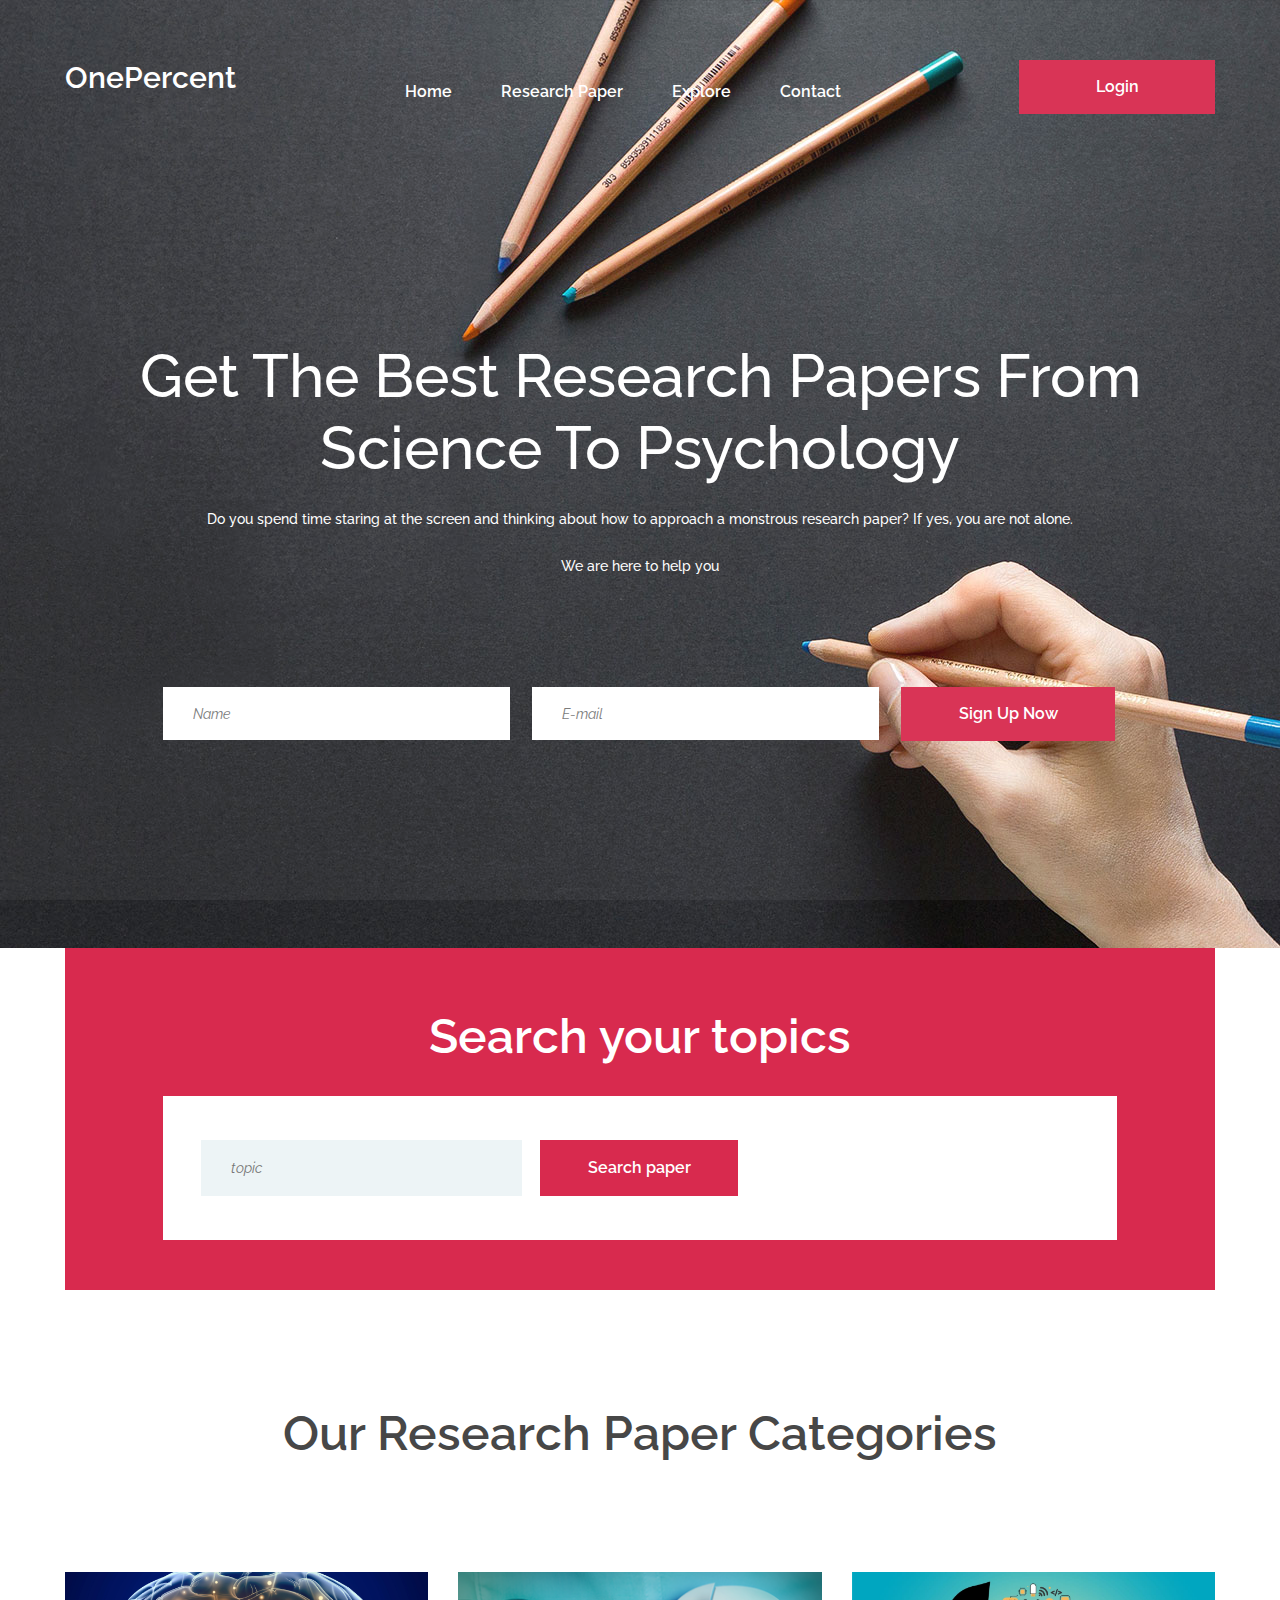
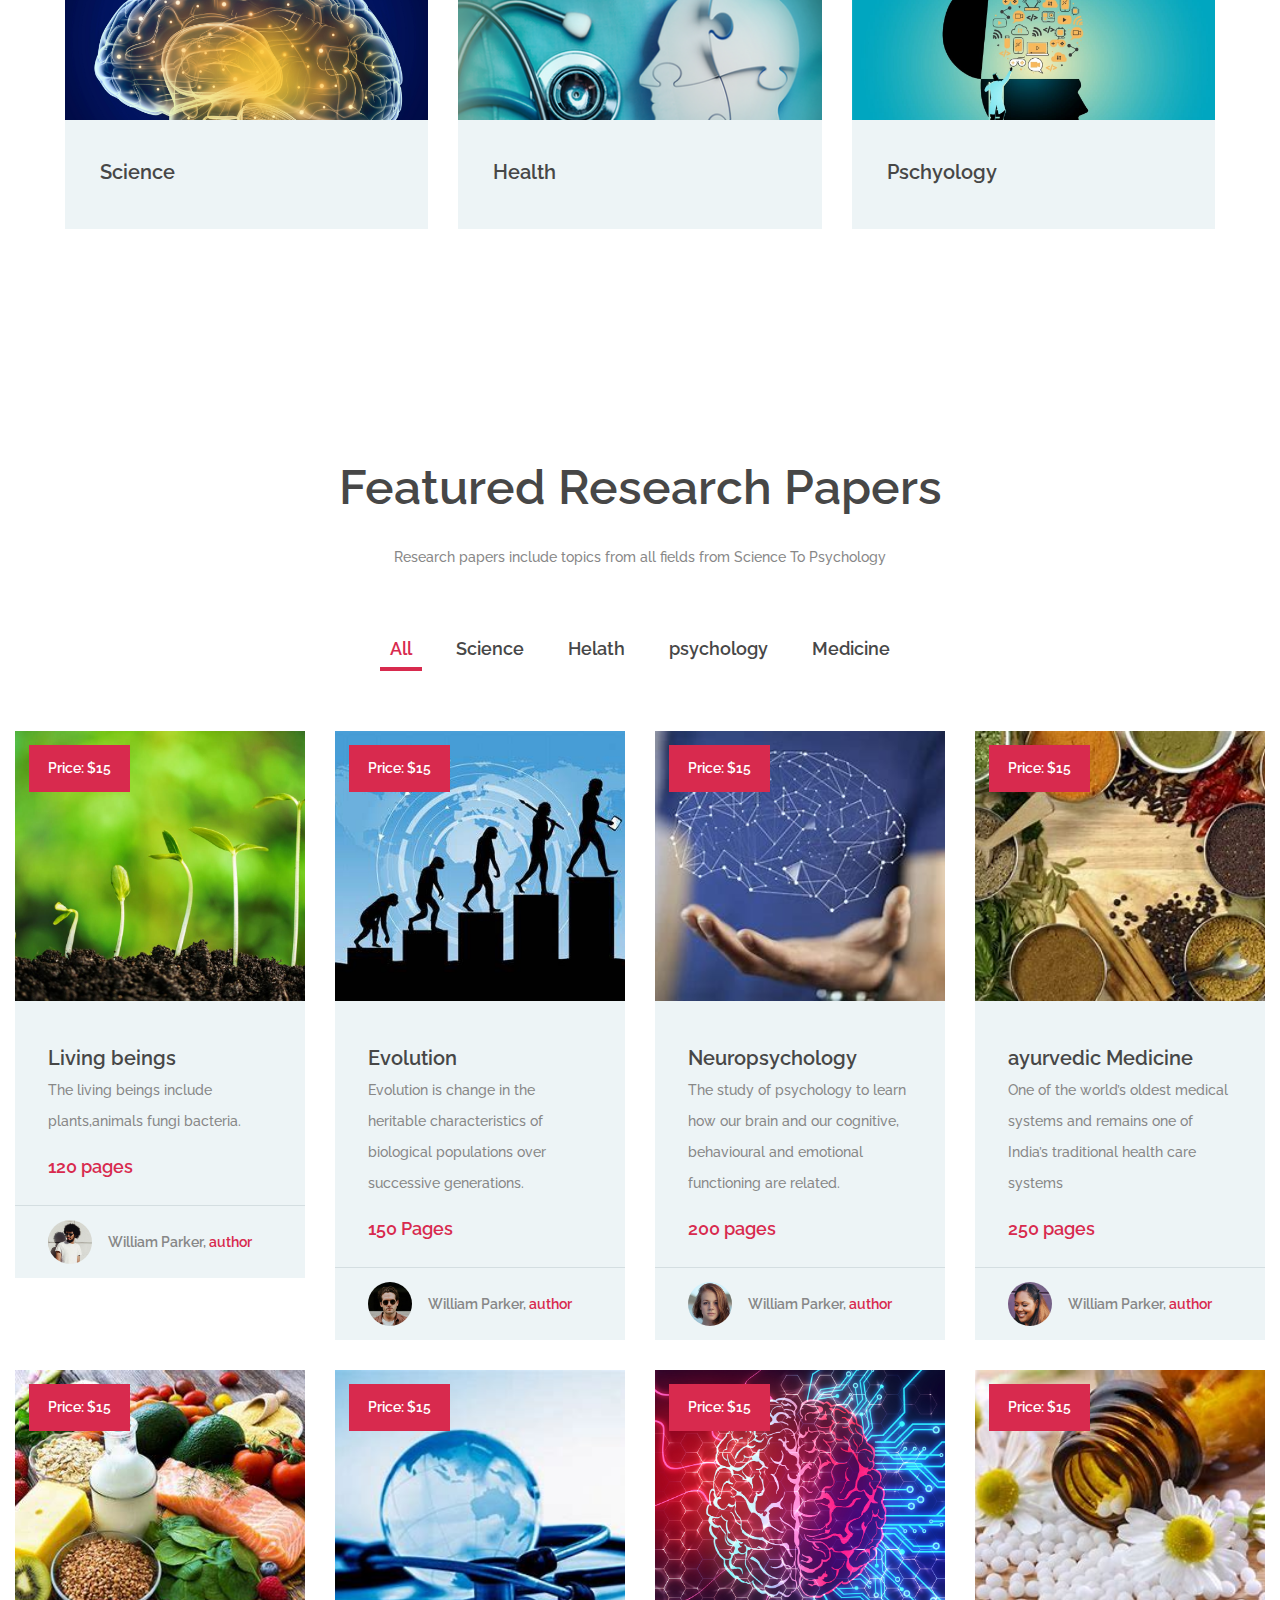
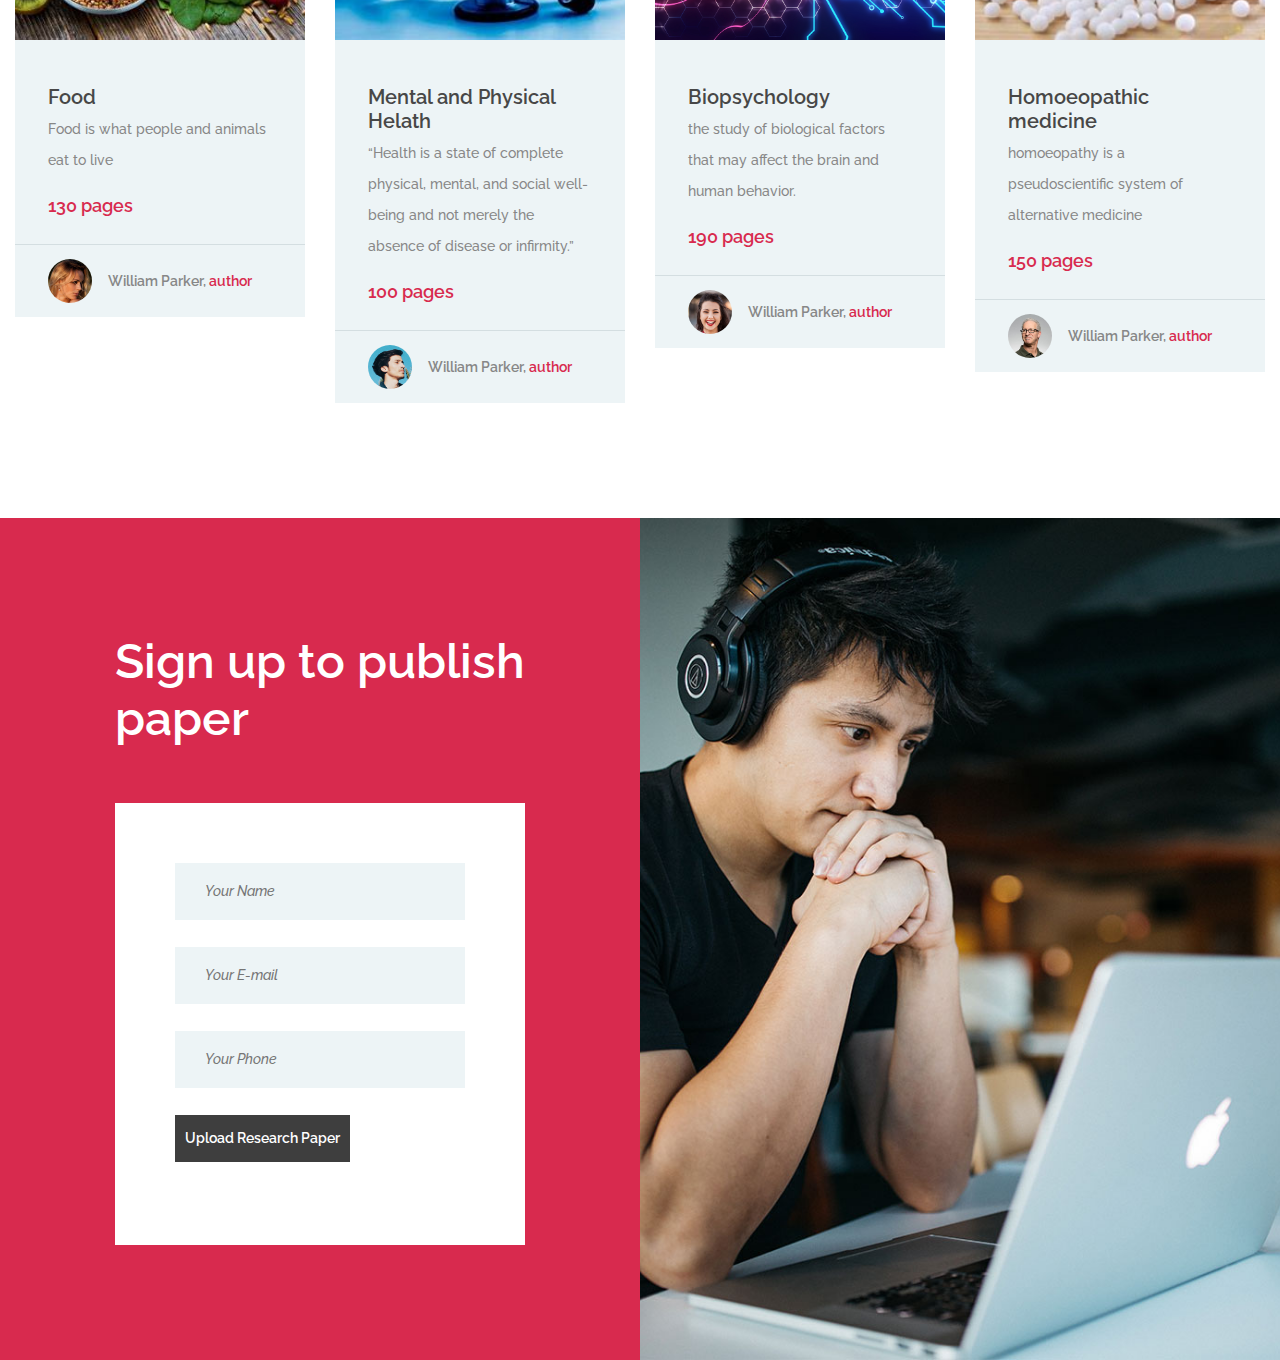
==== commit 243e84c4: "Add files via upload" ====
--- a/OnePercent/index.html
+++ b/OnePercent/index.html
@@ -31,6 +31,7 @@
 		<div class="loader"></div>
 		
 	</div>
+	<!-- home -->
 
 	<!-- Header section -->
 	<header class="header-section">
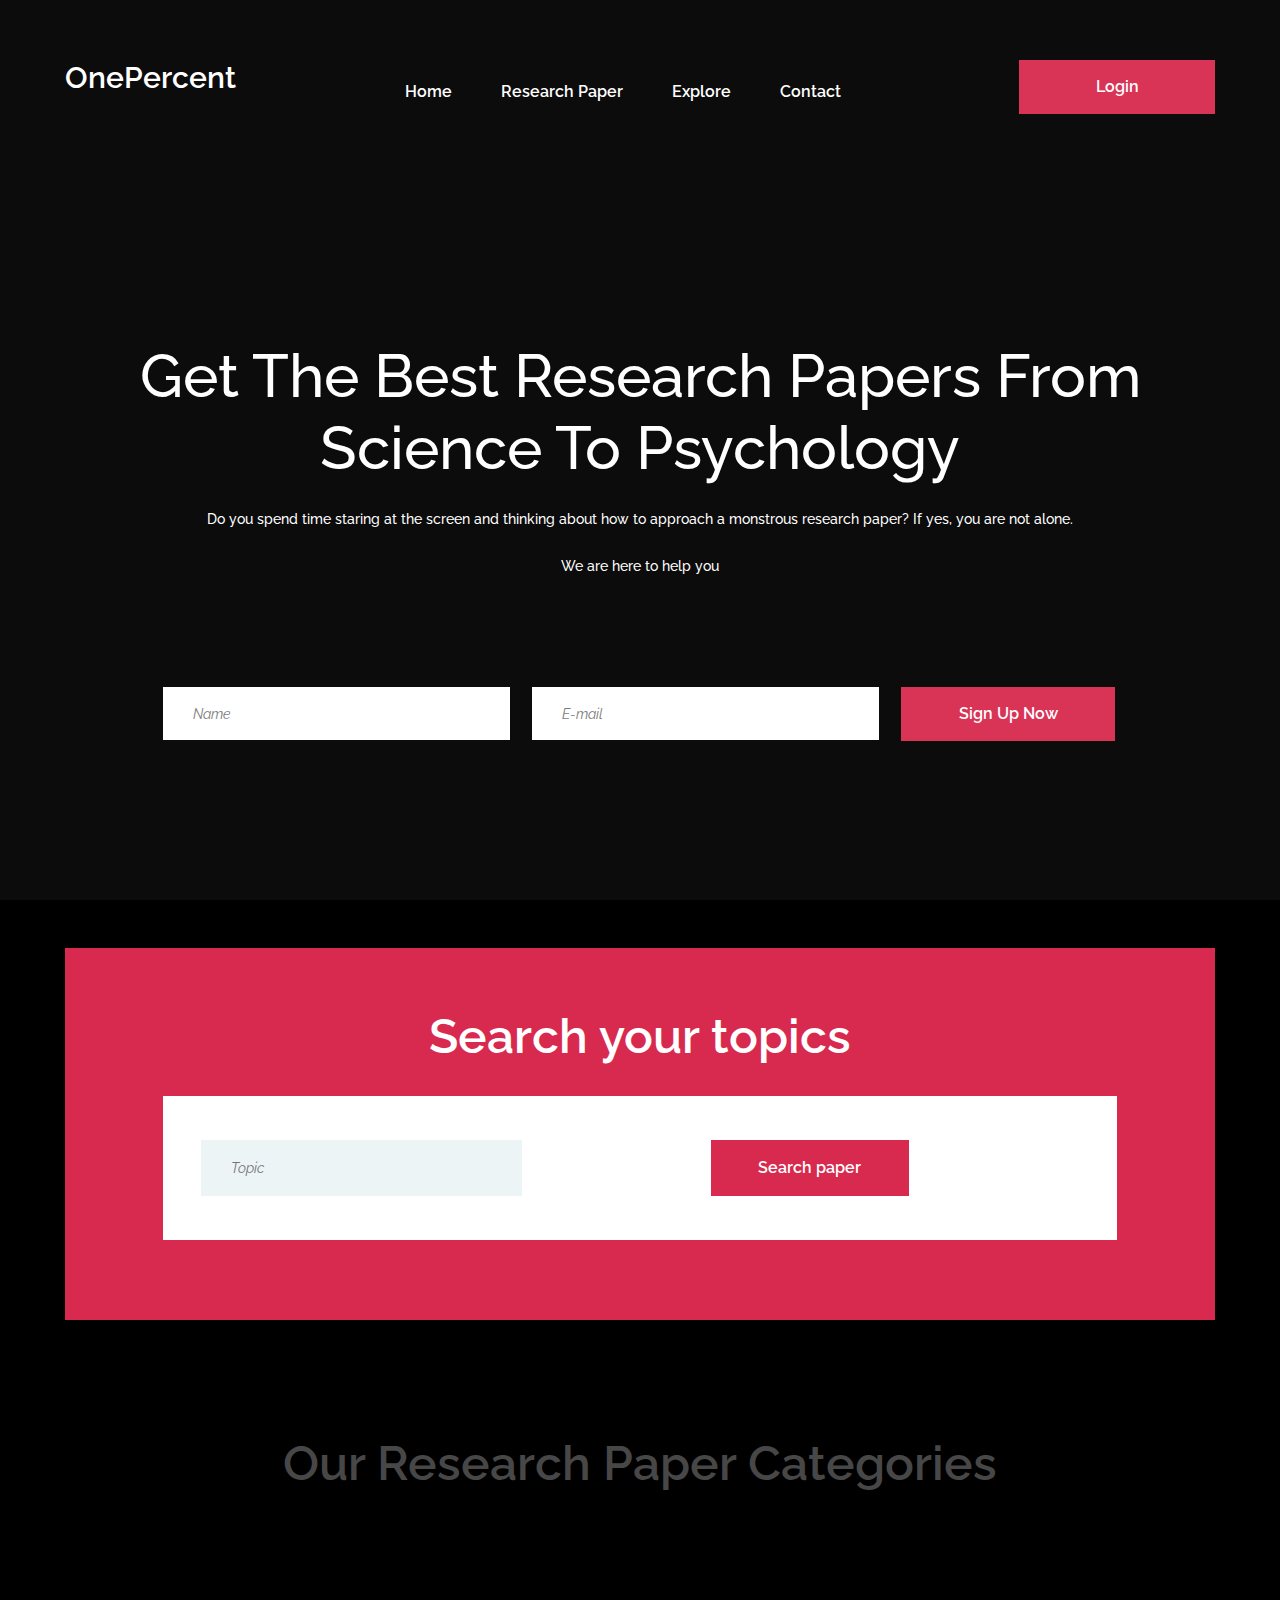
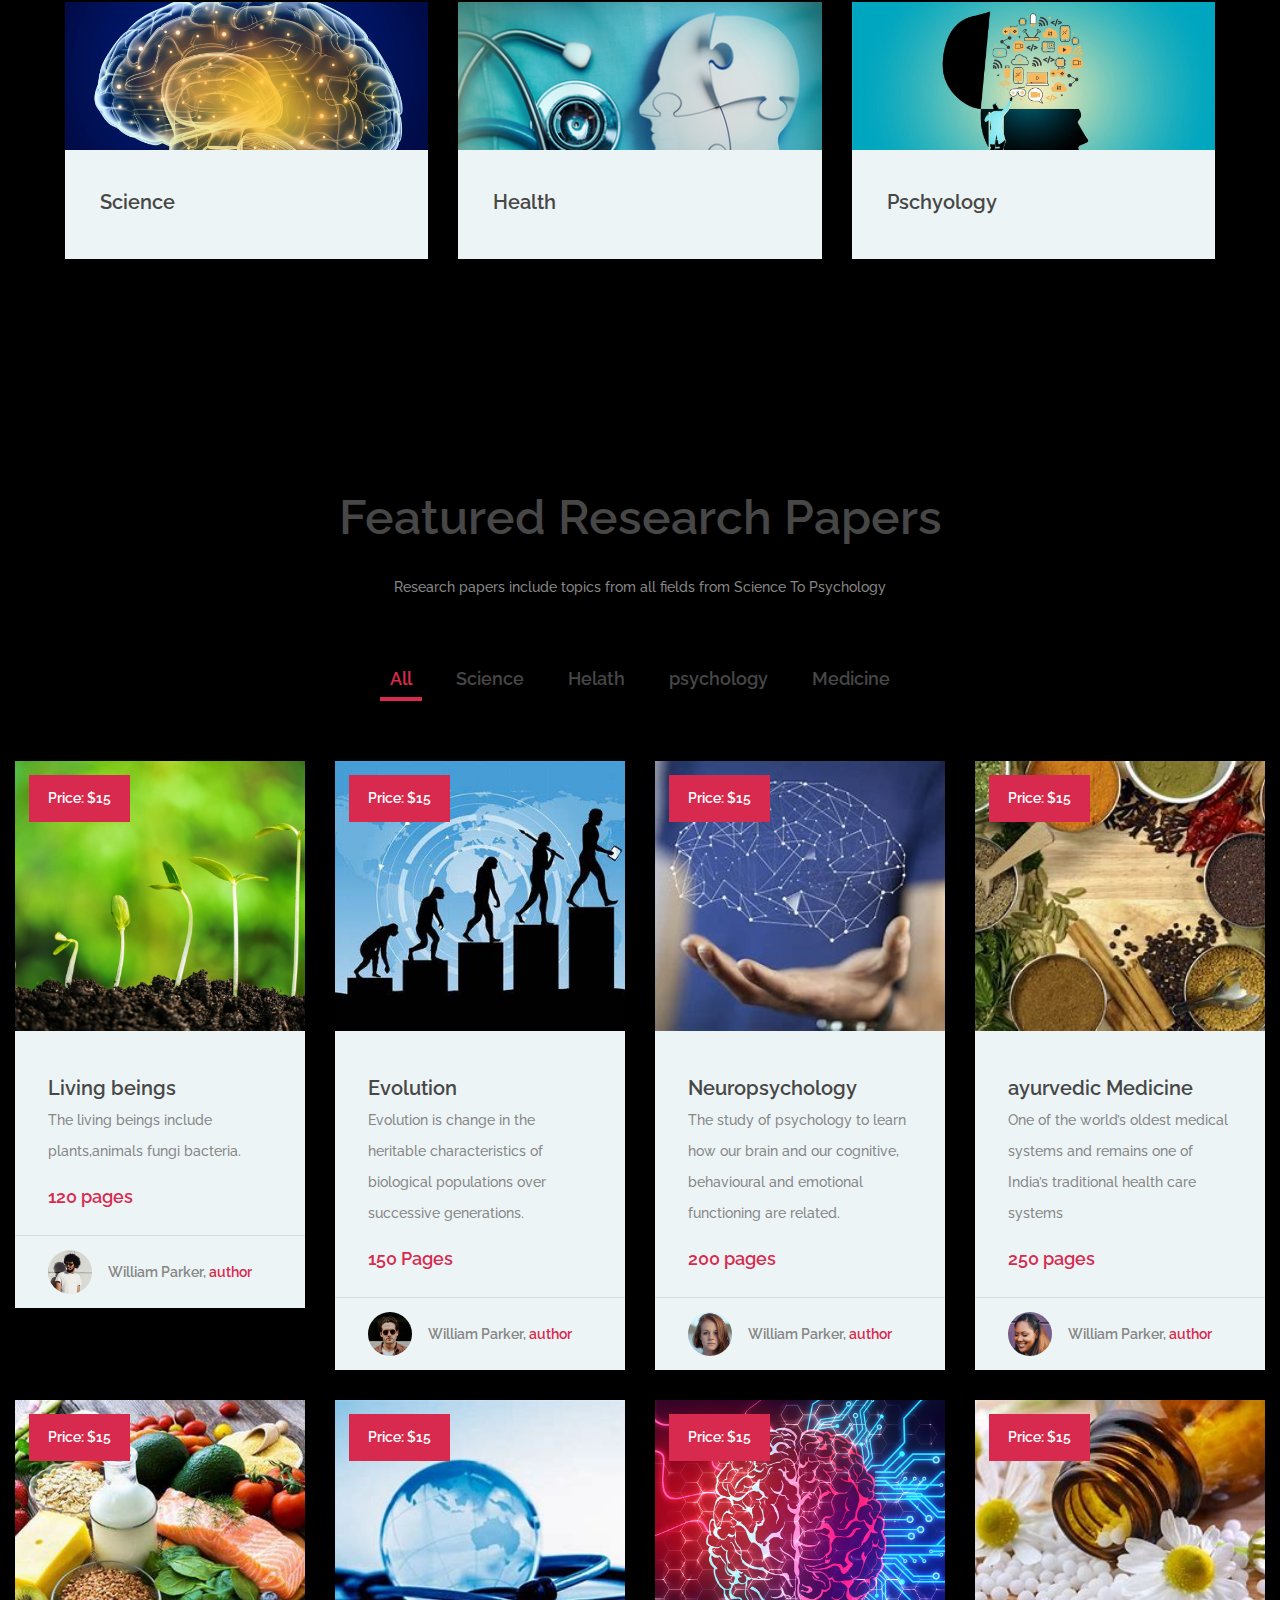
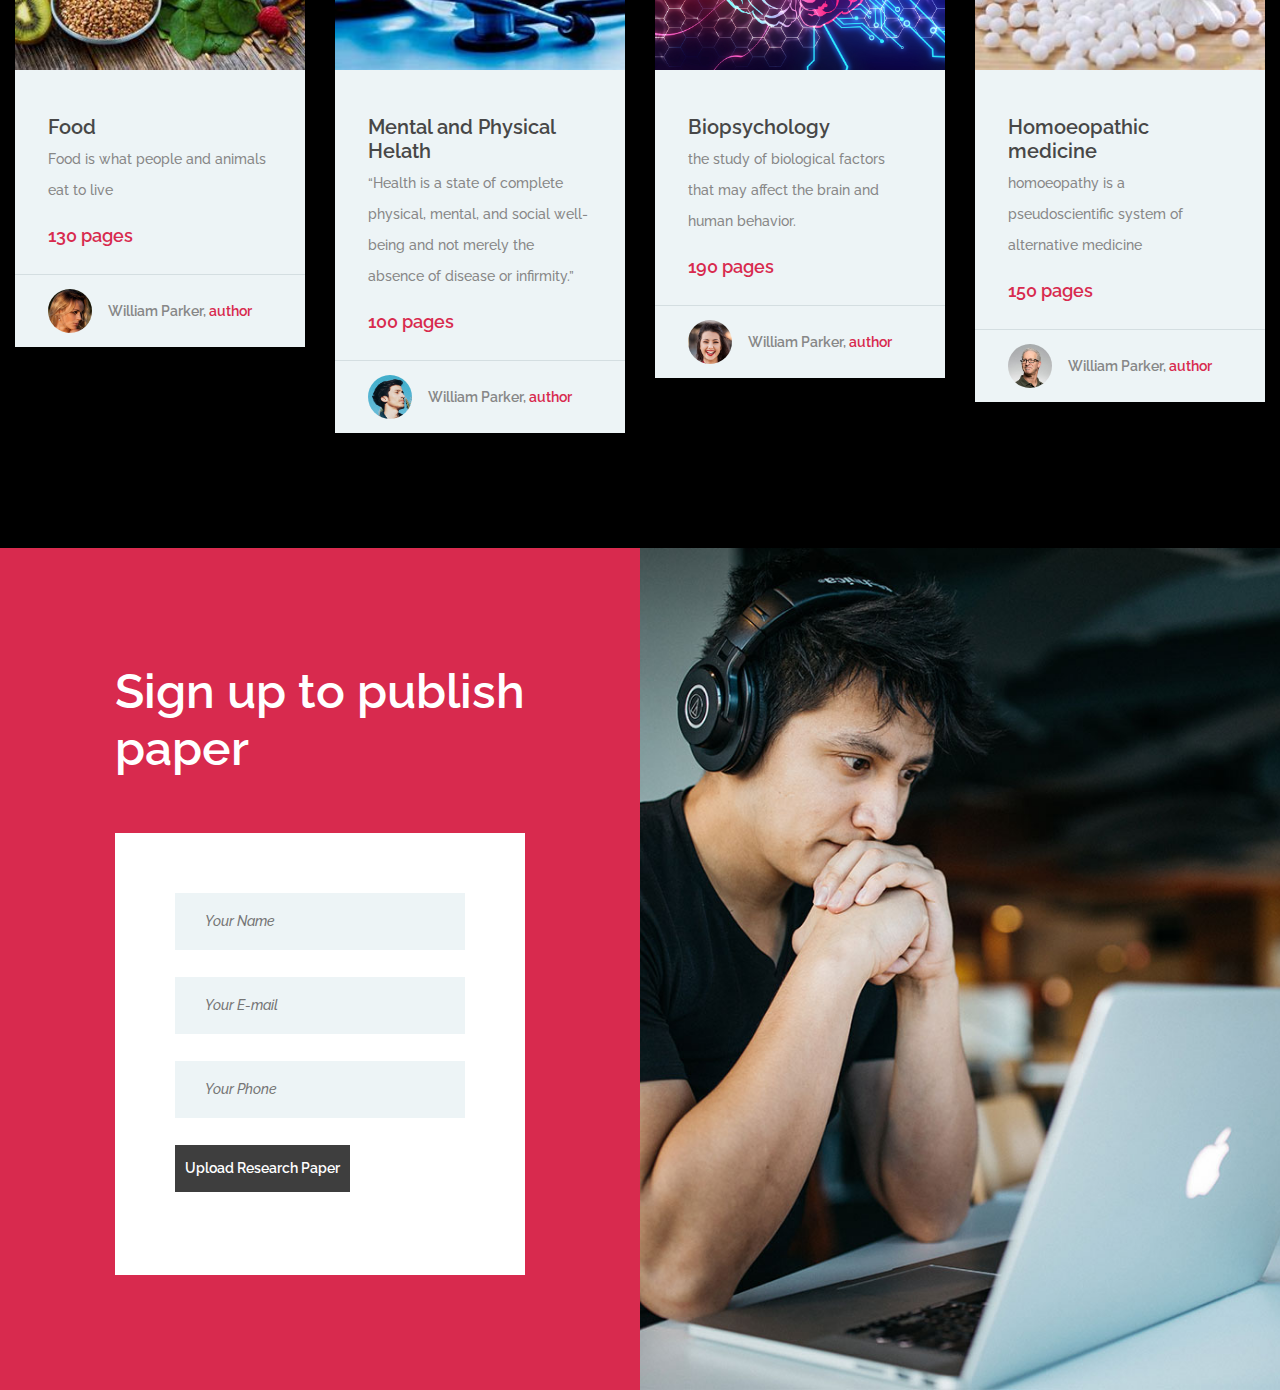
==== commit 395b40d9: "Add files via upload" ====
--- a/OnePercent/index.html
+++ b/OnePercent/index.html
@@ -25,7 +25,9 @@
 	<![endif]-->
 
 </head>
-<body>
+<body style="background-color:#000000" data-aos-easing="ease" data-aos-duration="1000" data-aos-delay="0"></body>
+
+
 	<!-- Page Preloder -->
 	<div id="preloder">
 		<div class="loader"></div>
@@ -65,9 +67,10 @@
 
 
 	<!-- Hero section -->
-	<section class="hero-section set-bg" data-setbg="img/bg.jpg">
+	<section class="hero-section set-bg" data-setbg="img/header-bg1.jpg">
 		<div class="container">
 			<div class="hero-text text-white">
+				<body">
 				<h2>Get The Best Research Papers From Science To Psychology</h2>
 				<p>Do you spend time staring at the screen and thinking about how to approach a monstrous research paper?
 
@@ -93,7 +96,7 @@
 
 	<!-- search section -->
 	<section class="search-section">
-		<div class="container">
+		<div class="container" border-radius= "15px">
 			<div class="search-warp">
 				<div class="section-title text-white">
 					<h2>Search your topics</h2>
@@ -101,9 +104,8 @@
 				<div class="row">
 					<div class="col-md-10 offset-md-1">
 						<!-- search form -->
-						<form class="course-search-form">
-							<input type="text" placeholder="topic">
-							
+						<form class="section-title course-search-form">
+							<input type="text" class="last-m" placeholder="Topic">
 							<button class="site-btn">Search paper</button>
 						</form>
 					</div>
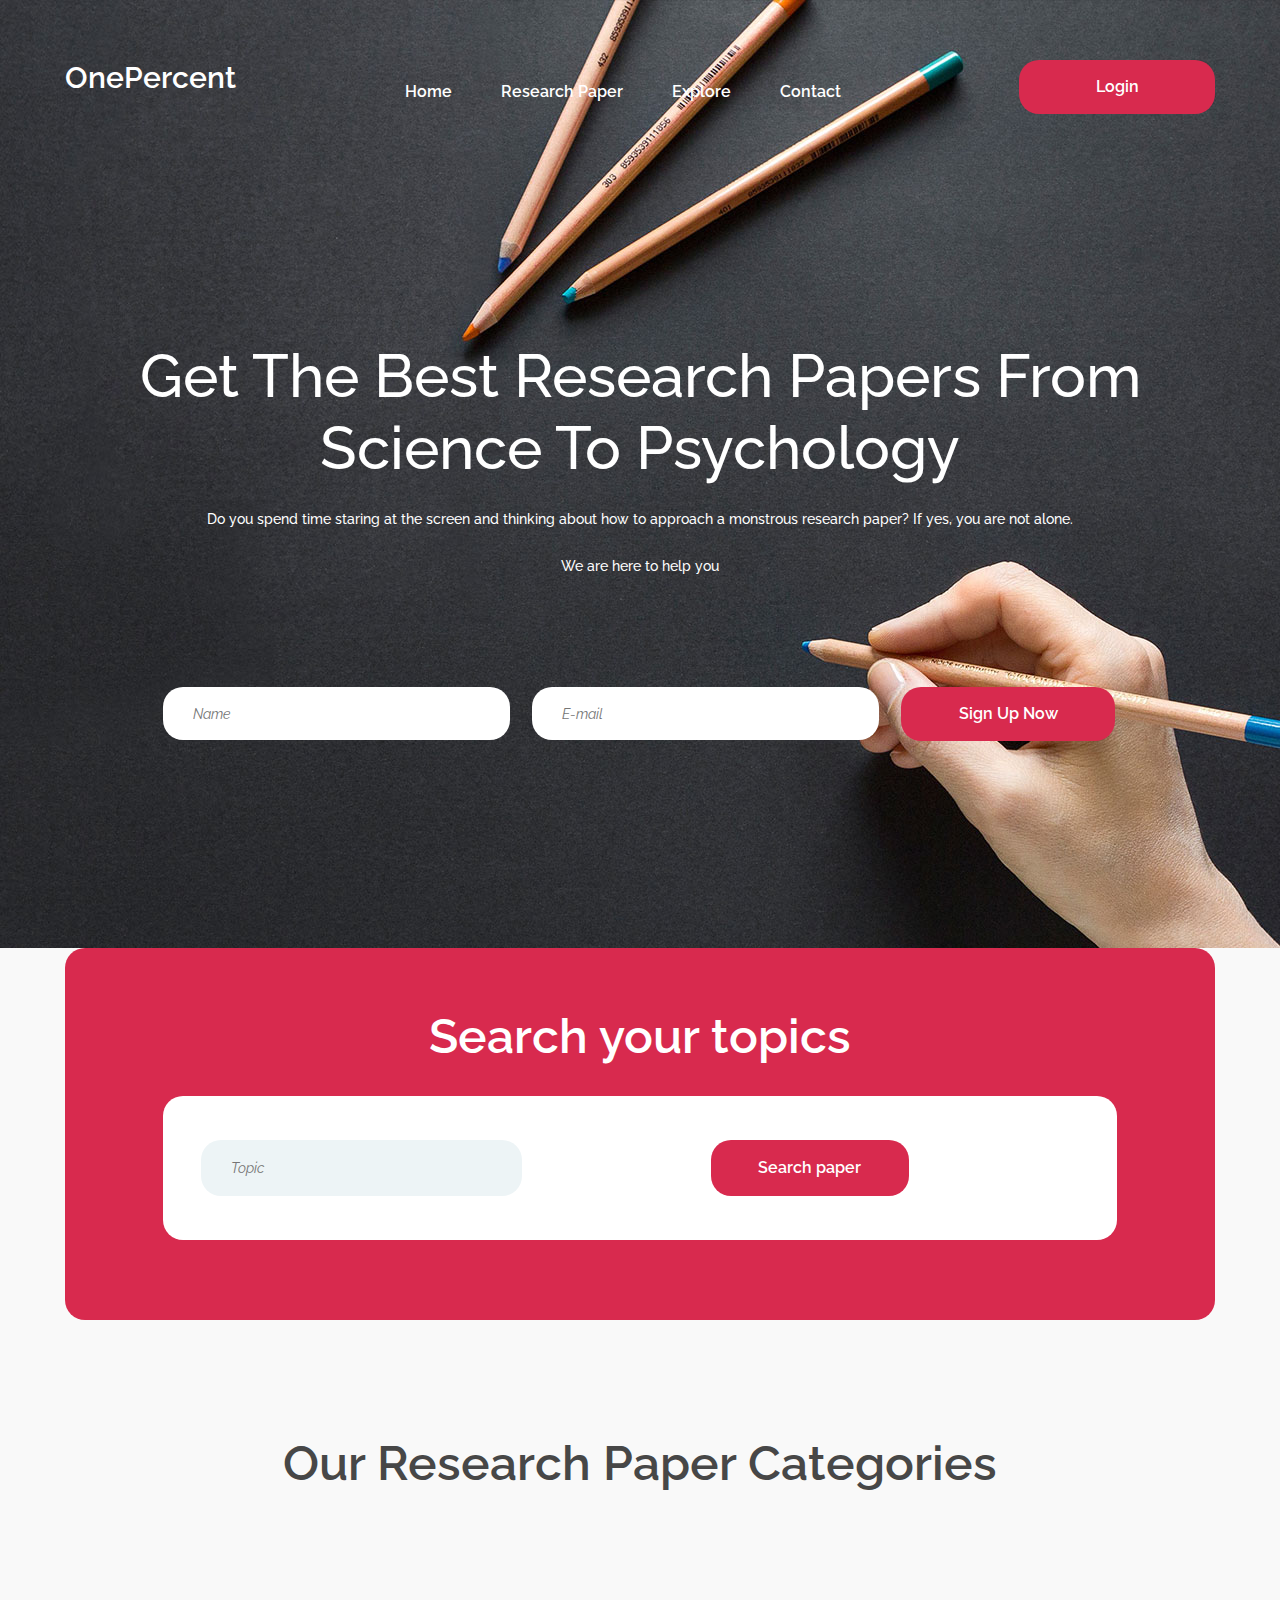
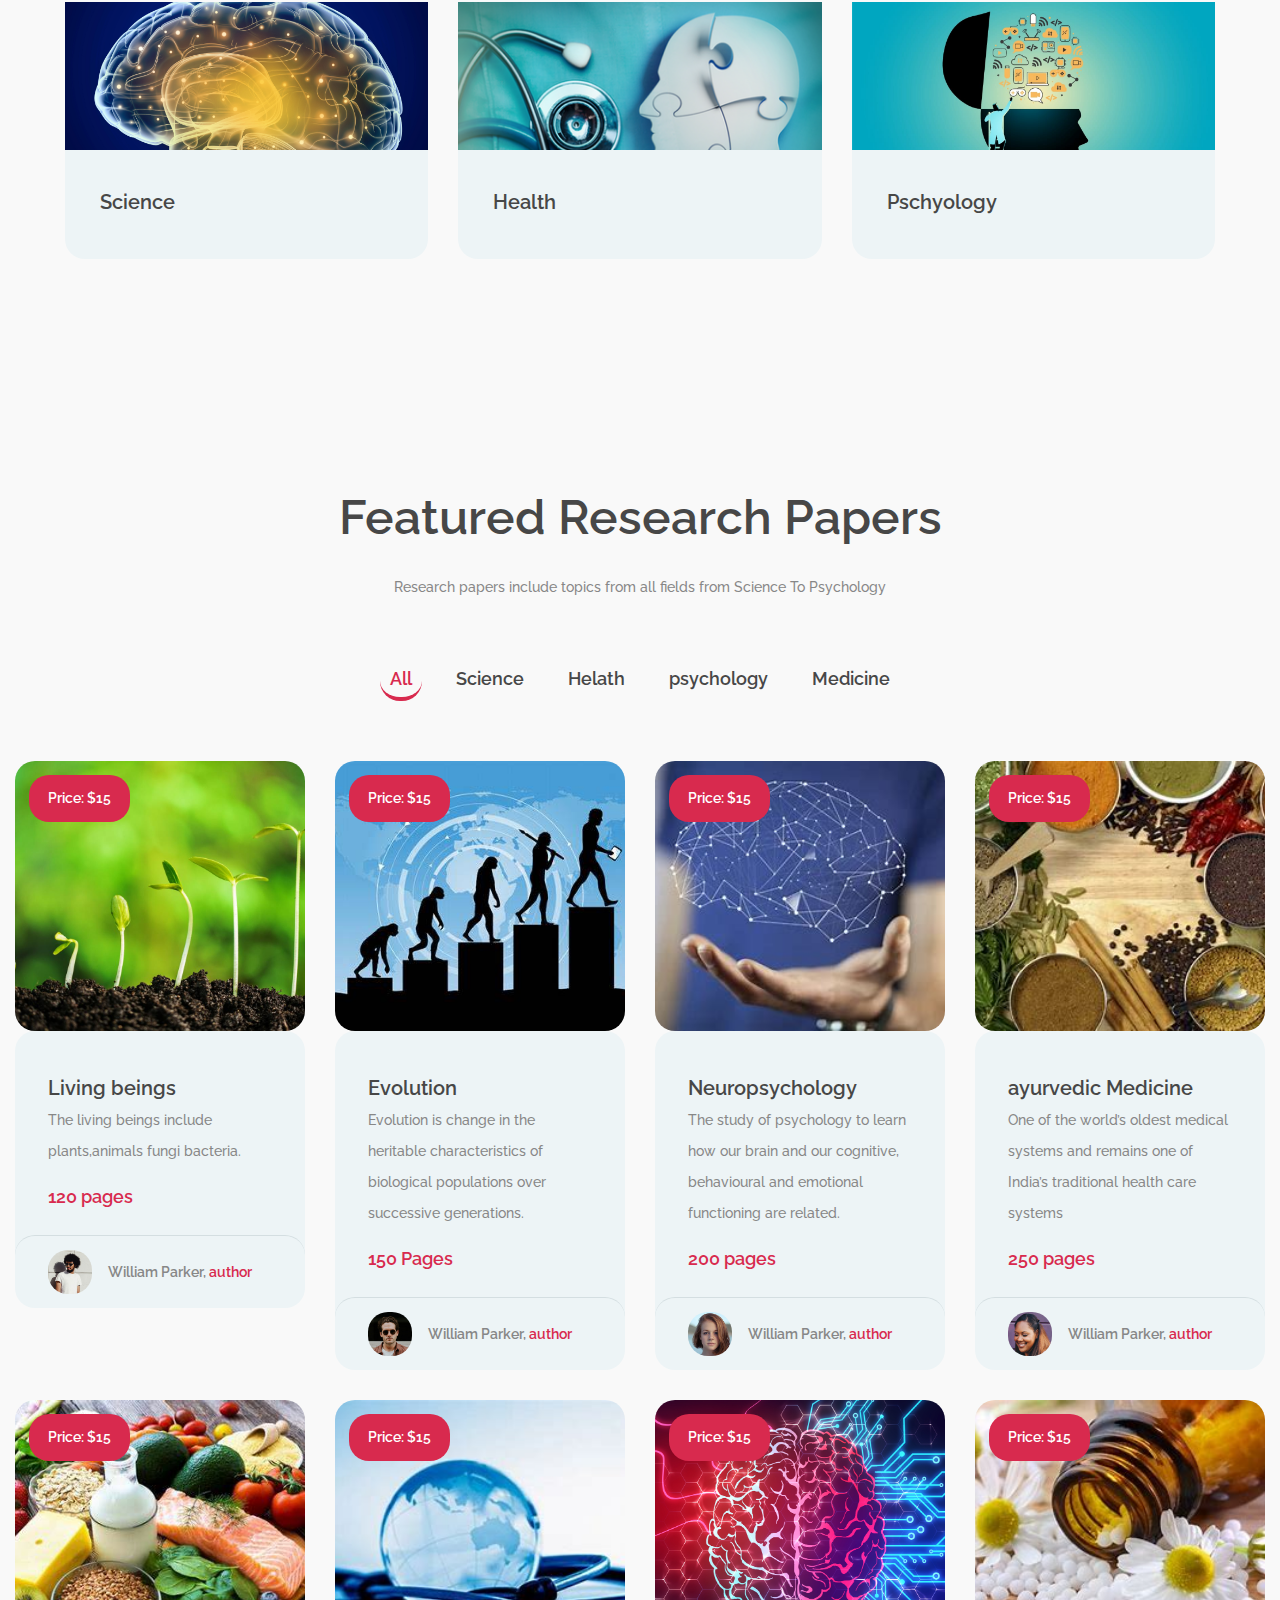
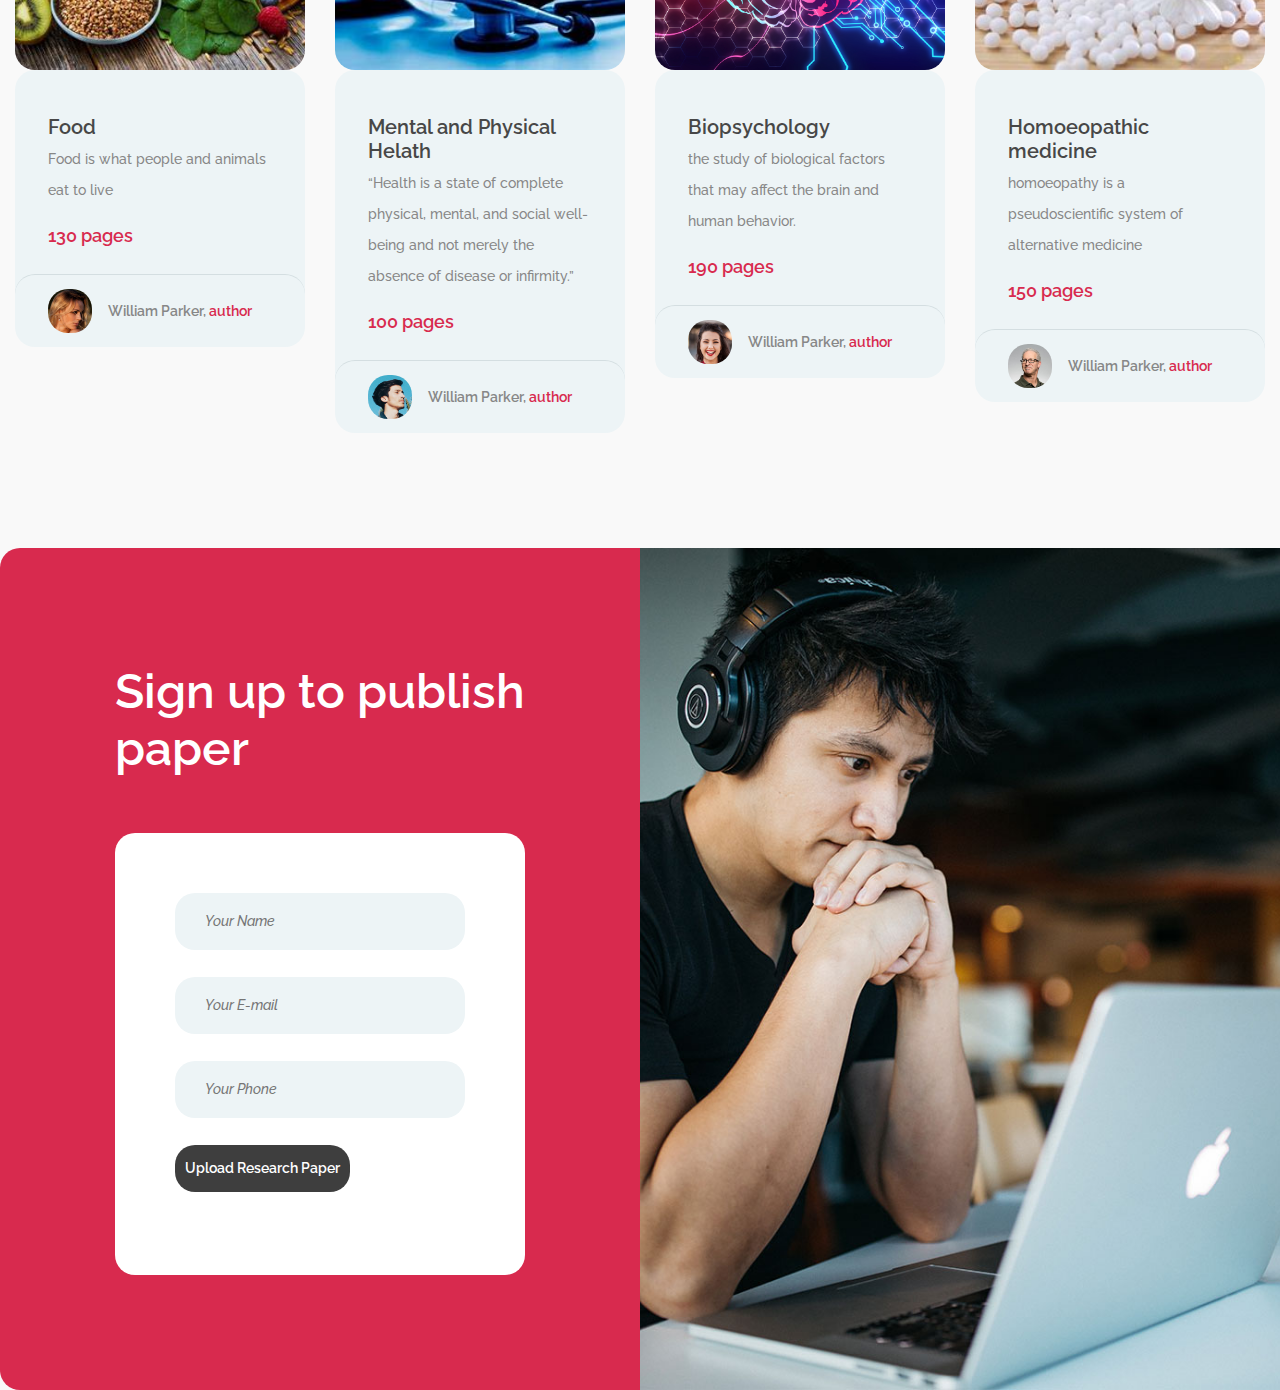
==== commit 05bcfae4: "Add files via upload" ====
--- a/OnePercent/index.html
+++ b/OnePercent/index.html
@@ -25,7 +25,7 @@
 	<![endif]-->
 
 </head>
-<body style="background-color:#000000" data-aos-easing="ease" data-aos-duration="1000" data-aos-delay="0"></body>
+<body style="background-color:#f9f9f9" data-aos-easing="ease" data-aos-duration="1000" data-aos-delay="0"></body>
 
 
 	<!-- Page Preloder -->
@@ -67,7 +67,7 @@
 
 
 	<!-- Hero section -->
-	<section class="hero-section set-bg" data-setbg="img/header-bg1.jpg">
+	<section class="hero-section set-bg" data-setbg="img/bg.jpg">
 		<div class="container">
 			<div class="hero-text text-white">
 				<body">
@@ -96,7 +96,7 @@
 
 	<!-- search section -->
 	<section class="search-section">
-		<div class="container" border-radius= "15px">
+		<div class="container">
 			<div class="search-warp">
 				<div class="section-title text-white">
 					<h2>Search your topics</h2>
--- a/OnePercent/css/style.css
+++ b/OnePercent/css/style.css
@@ -110,12 +110,14 @@
 	text-align: center;
 	padding: 0 110px;
 	margin-bottom: 110px;
+        border-radius: 20px
 }
 
 .section-title h2 {
 	font-size: 48px;
 	font-weight: 600;
 	margin-bottom: 25px;
+        border-radius: 20px;
 }
 
 .section-title p {
@@ -132,6 +134,7 @@
 .spad {
 	padding-top: 115px;
 	padding-bottom: 115px;
+        border-radius: 20px;
 }
 
 .text-white h1,
@@ -173,6 +176,7 @@
 	color: #fff;
 	cursor: pointer;
 	background: #d82a4e;
+        border-radius: 20px;
 }
 
 .site-btn:hover {
@@ -198,6 +202,7 @@
 	left: 0;
 	z-index: 999999;
 	background: #fff;
+border-radius: 20px;
 }
 
 .loader {
@@ -262,6 +267,7 @@
 	top: 0;
 	left: 0;
 	padding-top: 60px;
+border-radius: 20px;
 }
 
 .site-logo {
@@ -283,6 +289,7 @@
 	margin-left: 45px;
 	font-weight: 600;
 	padding: 20px 0 5px;
+border-radius: 20px;
 }
 
 .main-menu ul li a:hover {
@@ -327,6 +334,7 @@
 	float: left;
 	border: none;
 	font-size: 14px;
+border-radius: 20px;
 }
 
 .intro-newslatter .site-btn {
@@ -347,6 +355,7 @@
 	-webkit-transition: all 0.4s;
 	-o-transition: all 0.4s;
 	transition: all 0.4s;
+border-radius: 20px;
 }
 
 .categorie-item .ci-thumb {
@@ -389,6 +398,7 @@
 	background: #d82a4e;
 	padding-top: 60px;
 	padding-bottom: 50px;
+border-radius: 20px;
 }
 
 .search-warp .section-title {
@@ -410,6 +420,7 @@
 	border: none;
 	font-size: 14px;
 	background: #edf4f6;
+border-radius: 20px;
 }
 
 .course-search-form input[type=text]:focus,
@@ -443,12 +454,14 @@
 	font-size: 24px;
 	margin-bottom: 0;
 	text-align: center;
+border-radius: 20px;
 }
 
 .search-section.ss-other-page .section-title h2 span {
 	display: inline-block;
 	background: #d82a4e;
 	padding: 20px 60px 10px;
+border-radius: 20px;
 }
 
 .search-section.ss-other-page .course-search-form {
@@ -459,6 +472,7 @@
 .search-section.ss-other-page .course-search-form input[type=text]:focus,
 .search-section.ss-other-page .course-search-form input[type=email]:focus {
 	border-bottom: none;
+border-radius: 20px;
 }
 
 /*------------------
@@ -469,14 +483,17 @@
 	max-width: 1559px;
 	padding: 0 15px;
 	margin: 0 auto -30px;
+border-radius: 20px;
 }
 
 .course-item {
 	margin-bottom: 30px;
+border-radius: 20px;
 }
 
 .course-item .course-thumb {
 	height: 270px;
+border-radius: 20px;
 }
 
 .course-item .course-thumb .price {
@@ -487,30 +504,36 @@
 	display: inline-block;
 	padding: 13px 19px;
 	margin: 14px;
+border-radius: 20px;
 }
 
 .course-item .course-info {
 	background: #edf4f6;
+border-radius: 20px;
 }
 
 .course-item .course-info .course-text {
 	padding: 45px 33px 25px;
+border-radius: 20px;
 }
 
 .course-item .course-info .course-text h5 {
 	margin-bottom: 5px;
+border-radius: 20px;
 }
 
 .course-item .course-info .course-text .students {
 	font-size: 18px;
 	font-weight: 600;
 	color: #d82a4e;
+border-radius: 20px;
 }
 
 .course-item .course-info .course-author {
 	border-top: 1px solid #d4dee1;
 	padding: 14px 33px;
 	overflow: hidden;
+border-radius: 20px;
 }
 
 .course-item .course-info .course-author .ca-pic {
@@ -518,6 +541,7 @@
 	height: 44px;
 	border-radius: 50%;
 	float: left;
+border-radius: 20px;
 }
 
 .course-item .course-info .course-author p {
@@ -525,19 +549,23 @@
 	margin-bottom: 0;
 	padding-top: 7px;
 	font-weight: 600;
+border-radius: 20px;
 }
 
 .course-item .course-info .course-author p span {
 	color: #d82a4e;
+border-radius: 20px;
 }
 
 .course-item.featured-course {
 	position: relative;
 	margin-bottom: 97px;
+border-radius: 20px;
 }
 
 .course-item.featured-course:last-child {
 	margin-bottom: 30px;
+border-radius: 20px;
 }
 
 .course-item.featured-course:nth-child(2n) .course-thumb {
@@ -551,6 +579,7 @@
 	height: 100%;
 	left: 0;
 	top: 0;
+border-radius: 20px;
 }
 
 .course-item.featured-course .fet-note {
@@ -561,19 +590,24 @@
 	font-weight: 500;
 	padding: 4px 15px;
 	margin-bottom: 20px;
+border-radius: 20px;
 }
 
 .course-item.featured-course .course-info .course-text {
 	padding: 70px 33px 25px;
+border-radius: 20px;
+
 }
 
 .course-item.featured-course .course-info .course-text h5 {
 	margin-bottom: 20px;
+
 }
 
 .course-item.featured-course .course-info .course-author {
 	border-top: none;
 	padding: 14px 33px 60px;
+border-radius: 20px;
 }
 
 .course-filter {
@@ -581,6 +615,7 @@
 	text-align: center;
 	padding-top: 50px;
 	margin-bottom: 60px;
+border-radius: 20px;
 }
 
 .course-filter li {
@@ -595,11 +630,13 @@
 	-webkit-transition: all 0.3s;
 	-o-transition: all 0.3s;
 	transition: all 0.3s;
+border-radius: 20px;
 }
 
 .course-filter li.mixitup-control-active {
 	color: #d82a4e;
 	border-bottom: 4px solid #d82a4e;
+border-radius: 20px;
 }
 
 /*------------------
@@ -623,6 +660,7 @@
 	right: 0;
 	top: 0;
 	z-index: 1;
+
 }
 
 .signup-warp {
@@ -633,6 +671,7 @@
 .contact-form {
 	background: #fff;
 	padding: 60px;
+border-radius: 20px;
 }
 
 .signup-form input[type=text],
@@ -650,6 +689,7 @@
 	font-size: 14px;
 	font-weight: 500;
 	background: #edf4f6;
+border-radius: 20px;
 }
 
 .signup-form input[type=text]:focus,
@@ -659,6 +699,7 @@
 .contact-form input[type=email]:focus,
 .contact-form textarea:focus {
 	border-bottom: 2px solid #d82a4e;
+border-radius: 20px;
 }
 
 .signup-form input[type=file],
@@ -671,6 +712,7 @@
 	padding-top: 23px;
 	padding-bottom: 15px;
 	height: 225px;
+border-radius: 20px;
 }
 
 .signup-form .file-up-btn,
@@ -686,15 +728,18 @@
 	clear: both;
 	text-align: center;
 	overflow: hidden;
+border-radius: 20px;
 }
 
 .signup-form .site-btn,
 .contact-form .site-btn {
 	padding: 17px 10px;
+border-radius: 20px;
 }
 
 .featured-courses {
 	padding-top: 67px;
+border-radius: 20px;
 }
 
 /*------------------
@@ -703,26 +748,31 @@
 
 .footer-section {
 	border-top: 3px solid #d82a4e;
+border-radius: 20px;
 }
 
 .footer-warp {
 	max-width: 1559px;
 	padding: 0 15px;
 	margin: 0 auto;
+border-radius: 20px;
 }
 
 .widget-item {
 	width: 20%;
 	padding: 0 15px;
+border-radius: 20px;
 }
 
 .widget-item h4 {
 	margin-bottom: 30px;
+border-radius: 20px;
 }
 
 .widget-item ul {
 	list-style: none;
 	padding-top: 30px;
+border-radius: 20px;
 }
 
 .widget-item ul li {
@@ -730,10 +780,12 @@
 	font-size: 14px;
 	font-weight: 500;
 	color: #878787;
+border-radius: 20px;
 }
 
 .widget-item ul li:last-child {
 	margin-bottom: 0;
+border-radius: 20px;
 }
 
 .widget-item ul a {
@@ -744,10 +796,12 @@
 	margin-bottom: 27px;
 	position: relative;
 	padding-left: 10px;
+border-radius: 20px;
 }
 
 .widget-item ul.contact-list li:last-child {
 	margin-bottom: 0;
+border-radius: 20px;
 }
 
 .widget-item ul.contact-list li:after {
@@ -759,10 +813,12 @@
 	top: 6px;
 	border-radius: 50%;
 	background: #d82a4e;
+border-radius: 20px;
 }
 
 .footer-newslatter {
 	padding-right: 38px;
+border-radius: 20px;
 }
 
 .footer-newslatter input[type=email] {
@@ -774,11 +830,13 @@
 	border: none;
 	font-size: 14px;
 	background: #edf4f6;
+border-radius: 20px;
 }
 
 .footer-newslatter .site-btn {
 	min-width: 143px;
 	margin-bottom: 20px;
+border-radius: 20px;
 }
 
 .footer-newslatter p {
@@ -792,6 +850,7 @@
 	background: #edf4f6;
 	padding: 20px 0;
 	margin-top: 50px;
+border-radius: 20px;
 }
 
 .footer-menu {
@@ -806,6 +865,7 @@
 .footer-menu li:last-child a {
 	padding-right: 0;
 	margin-right: 0;
+border-radius: 20px;
 }
 
 .footer-menu li:last-child a:after {
@@ -820,6 +880,7 @@
 	padding-right: 10px;
 	margin-right: 10px;
 	position: relative;
+border-radius: 20px;
 }
 
 .footer-menu li a:after {
@@ -835,6 +896,7 @@
 	font-size: 14px;
 	font-weight: 600;
 	color: #474747;
+border-radius: 20px;
 }
 
 /*------------------
@@ -848,6 +910,7 @@
 
 .site-breadcrumb {
 	padding-top: 215px;
+border-radius: 20px;
 }
 
 .site-breadcrumb a,
@@ -857,6 +920,7 @@
 	padding-right: 10px;
 	font-weight: 600;
 	font-size: 18px;
+border-radius: 20px;
 }
 
 .site-breadcrumb a {
@@ -883,6 +947,7 @@
 .course-meta-area {
 	background: #edf4f6;
 	padding: 35px 0;
+border-radius: 20px;
 }
 
 .course-meta-area .course-note {
@@ -893,12 +958,14 @@
 	font-weight: 500;
 	padding: 4px 15px;
 	margin-bottom: 20px;
+border-radius: 20px;
 }
 
 .course-metas {
 	padding-top: 50px;
 	margin-bottom: 45px;
 	display: table;
+border-radius: 20px;
 }
 
 .course-meta {
@@ -906,10 +973,12 @@
 	height: 100%;
 	border-right: 2px solid #c5ced0;
 	padding: 5px 50px;
+border-radius: 20px;
 }
 
 .course-meta:nth-child(1) {
 	padding-left: 0;
+border-radius: 20px;
 }
 
 .course-meta:nth-child(4) {
@@ -937,6 +1006,7 @@
 	margin-bottom: 0;
 	padding-top: 4px;
 	font-weight: 600;
+border-radius: 20px;
 }
 
 .course-meta .course-author p span {
@@ -965,15 +1035,18 @@
 	padding: 20px 30px;
 	background: #474747;
 	margin-right: 10px;
+border-radius: 20px;
 }
 
 .course-meta-area .buy-btn {
 	padding: 20px 40px;
+border-radius: 20px;
 }
 
 .course-preview {
 	padding-top: 37px;
 	margin-bottom: 55px;
+border-radius: 20px;
 }
 
 .course-list .cl-item {
@@ -1014,6 +1087,7 @@
 	font-size: 22px;
 	padding-top: 10px;
 	background: #d82a4e;
+border-radius: 20px;
 }
 
 /*------------------
@@ -1031,6 +1105,7 @@
 .blog-post h3 {
 	padding-top: 58px;
 	margin-bottom: 15px;
+border-radius: 20px;
 }
 
 .blog-post p {
@@ -1062,6 +1137,7 @@
 	right: 0;
 	top: calc(50% - 15px);
 	background: #c5ced0;
+border-radius: 20px;
 }
 
 .blog-post .blog-metas .blog-meta.author {
@@ -1078,6 +1154,7 @@
 	border-radius: 50%;
 	float: left;
 	margin-right: 5px;
+border-radius: 20px;
 }
 
 .blog-post .blog-metas .blog-meta a {
@@ -1183,6 +1260,7 @@
 .contact-form-warp {
 	background: #d82a4e;
 	padding: 45px 47px;
+border-radius: 20px;
 }
 
 .contact-form-warp .section-title {
